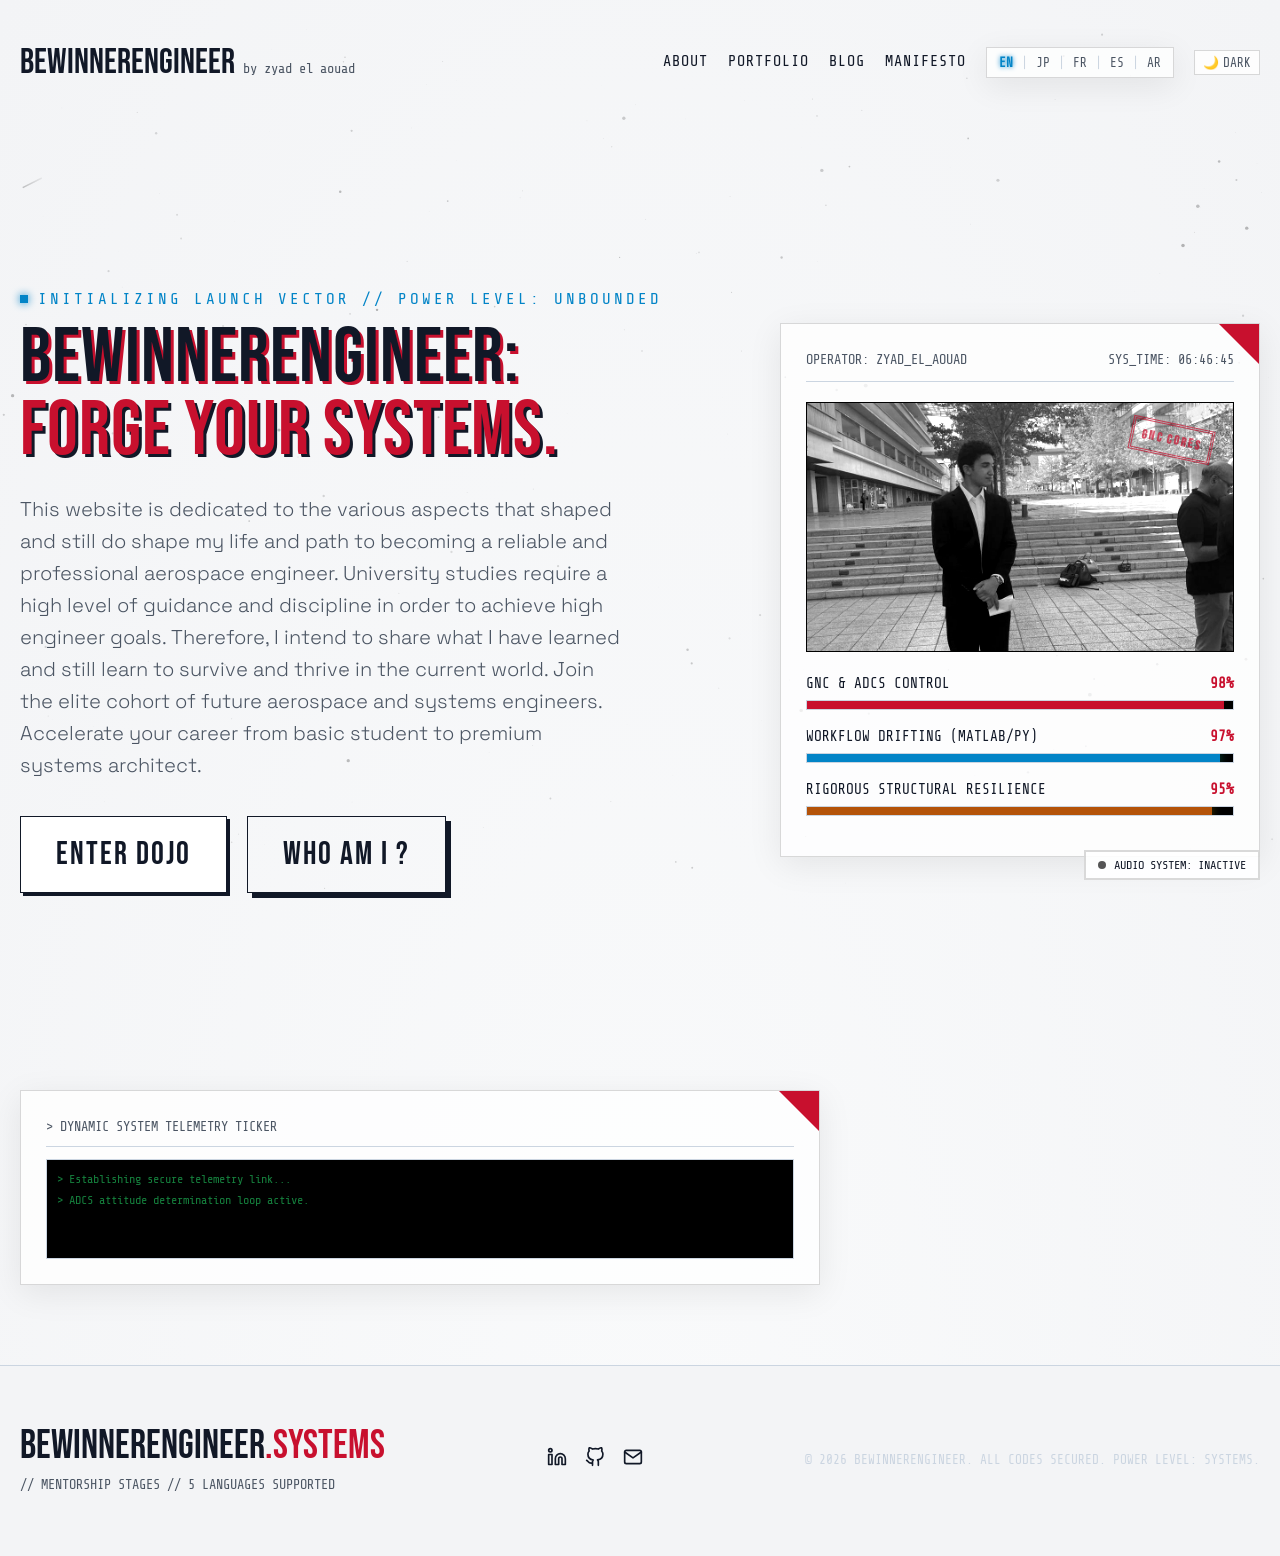
==== index.html @ c50c2fcf "Theme system: set light theme as the initial default theme across all pages" ====
<!DOCTYPE html>
<html lang="en">
<head>
    <meta charset="UTF-8">
    <meta name="viewport" content="width=device-width, initial-scale=1.0">
    <meta name="description" content="BeWinnerEngineer. High-intensity aerospace GNC mentorship, career portfolio armor, and emotional resilience coaching for future engineers.">
    <title>BeWinnerEngineer | Forge Your Engineering Excellence</title>
    
    <!-- Google Fonts for English/Latin & Cairo for Arabic -->
    <link rel="preconnect" href="https://fonts.googleapis.com">
    <link rel="preconnect" href="https://fonts.gstatic.com" crossorigin>
    <link href="https://fonts.googleapis.com/css2?family=Cairo:wght@400;700;900&family=Outfit:wght@400;700;900&display=swap" rel="stylesheet">
    
    <!-- CSS Stylesheet -->
    <link rel="stylesheet" href="index.css?v=2.1">
    
    <!-- Responsive mobile/tablet stylesheet overrides -->
    <style>
        /* Responsive typography scaling */
        .hero-title {
            font-size: clamp(2.2rem, 7vw, 4.8rem) !important;
        }
        .hero-description {
            font-size: clamp(1rem, 3.5vw, 1.25rem) !important;
        }
        
        /* Mobile Navigation stack */
        @media (max-width: 768px) {
            header {
                position: relative !important;
                padding: 15px 0 !important;
            }
            header .manga-container {
                flex-direction: column !important;
                gap: 15px !important;
                text-align: center !important;
            }
            header nav {
                flex-direction: column !important;
                gap: 10px !important;
                width: 100% !important;
                margin-top: 10px !important;
            }
            header .lang-selector-group {
                width: 100% !important;
                justify-content: center !important;
            }
            header .btn-bankai {
                width: 100% !important;
                text-align: center !important;
                margin: 0 !important;
                box-sizing: border-box !important;
            }
            main {
                padding-top: 40px !important;
            }
        }

        /* Responsive Grid layouts */
        @media (max-width: 992px) {
            .teaser-pillars .dojo-grid {
                grid-template-columns: 1fr !important;
                gap: 20px !important;
            }
            .monetization-wrapper {
                grid-template-columns: 1fr !important;
                gap: 30px !important;
            }
            #dojo .dojo-grid {
                grid-template-columns: 1fr !important;
                gap: 25px !important;
            }
        }

        /* Mobile layout styling updates */
        @media (max-width: 600px) {
            /* Responsive newsletter form stack */
            .monetization-wrapper div[style*="grid-template-columns"] {
                display: flex !important;
                flex-direction: column !important;
                gap: 10px !important;
            }
            .monetization-wrapper input, .monetization-wrapper button {
                width: 100% !important;
            }
            .manga-panel {
                grid-template-columns: 1fr !important;
                padding: 20px !important;
            }
            .manga-grid {
                grid-template-columns: 1fr !important;
                gap: 20px !important;
            }
        }
    </style>
</head>
<body class="teaser-body-wrapper light-theme">

    <!-- Twinkling Starfield Canvas Overlay -->
    <canvas id="speed-lines-canvas"></canvas>

    <!-- Header / Nav -->
    <header style="position: absolute; top: 0; left: 0; width: 100%; z-index: 10; padding: 25px 0;">
        <div class="manga-container" style="display: flex; justify-content: space-between; align-items: center;">
            <div style="display: flex; align-items: baseline; gap: 8px;">
                <a href="index.html" class="footer-logo" style="font-size: 2.2rem; text-decoration: none; color: inherit;" data-i18n="teaser-logo">
                    BeWinnerEngineer<span style="color: var(--crimson);">.SYS</span>
                </a>
                <span style="font-size: 0.85rem; font-family: var(--font-mono); color: var(--steel); white-space: nowrap;">by zyad el aouad</span>
            </div>
            
            <nav style="display: flex; gap: 20px; align-items: center; flex-wrap: wrap;">
                <a href="about.html" class="footer-link" style="font-size: 0.95rem; letter-spacing: 1px;" data-i18n="nav-about">ABOUT</a>
                <a href="portfolio.html" class="footer-link" style="font-size: 0.95rem; letter-spacing: 1px;" data-i18n="nav-portfolio">PORTFOLIO</a>
                <a href="blog.html" class="footer-link" style="font-size: 0.95rem; letter-spacing: 1px;" data-i18n="nav-blog">BLOG</a>
                <a href="manifesto.html" class="footer-link" style="font-size: 0.95rem; letter-spacing: 1px;" data-i18n="nav-manifesto">MANIFESTO</a>
                
                <!-- Sleek Monospace Language Picker -->
                <div class="lang-selector-group" style="display: flex; align-items: center; gap: 6px; border: 1px solid var(--steel-dark); padding: 4px 8px; background-color: rgba(10, 10, 12, 0.8);">
                    <button class="lang-btn active" data-lang="en">EN</button>
                    <span style="color: var(--steel-dark); font-size: 0.8rem;">|</span>
                    <button class="lang-btn" data-lang="jp">JP</button>
                    <span style="color: var(--steel-dark); font-size: 0.8rem;">|</span>
                    <button class="lang-btn" data-lang="fr">FR</button>
                    <span style="color: var(--steel-dark); font-size: 0.8rem;">|</span>
                    <button class="lang-btn" data-lang="es">ES</button>
                    <span style="color: var(--steel-dark); font-size: 0.8rem;">|</span>
                    <button class="lang-btn" data-lang="ar">AR</button>
                </div>

                <!-- Theme Toggle Button -->
                <button id="theme-toggle" class="lang-btn" style="border: 1px solid var(--steel-dark); padding: 4px 8px; background-color: rgba(10, 10, 12, 0.8); display: flex; align-items: center; gap: 4px;">
                    <span id="theme-toggle-icon">☀</span> <span id="theme-toggle-text">LIGHT</span>
                </button>
            </nav>
        </div>
    </header>

    <main class="manga-container" style="padding-top: 130px; padding-bottom: 80px;">
        
        <!-- HERO SECTION: THE GATE -->
        <section class="hero-wrapper" id="hero" style="margin-bottom: 60px;">
            <div class="hero-main">
                <div class="hero-subtext" data-i18n="teaser-telemetry">INITIALIZING LAUNCH VECTOR // POWER LEVEL: UNBOUNDED</div>
                <h1 class="hero-title" style="font-size: 4.8rem; line-height: 0.95;">
                    <span data-i18n="teaser-title-1">BEWINNERENGINEER:</span>
                    <span class="crimson-text glitch-hover" data-i18n="teaser-title-2">FORGE YOUR SYSTEMS.</span>
                </h1>
                <p class="hero-description" style="font-size: 1.25rem; margin-top: 25px;" data-i18n="teaser-desc">
                    This website is dedicated to the various aspects that shaped and still do shape my life and path to becoming a reliable and professional aerospace engineer. University studies require a high level of guidance and discipline in order to achieve high engineer goals. Therefore, I intend to share what I have learned and still learn to survive and thrive in the current world. Join the elite cohort of future aerospace and systems engineers. Accelerate your career from basic student to premium systems architect.
                </p>
                <div style="display: flex; gap: 20px; flex-wrap: wrap; margin-top: 30px;">
                    <a href="#booking" class="btn-bankai" id="hero-cta-btn" style="text-decoration:none;" data-i18n="nav-booking">ENTER DOJO</a>
                    <a href="about.html" class="btn-secondary" id="hero-about-btn" style="text-decoration:none;" data-i18n="hero-who-am-i">WHO AM I ?</a>
                </div>
            </div>

            <!-- Telemetry Stats Panel -->
            <div class="hero-dashboard manga-outline">
                <div class="dashboard-header">
                    <span data-i18n="hero-operator">OPERATOR: ZYAD_EL_AOUAD</span>
                    <span id="telemetry-timer">SYS_TIME: 15:47:58</span>
                </div>
                
                <!-- Avatar Container -->
                <div class="avatar-container">
                    <img src="assets/zyad_profile.jpeg" alt="Zyad El Aouad - The Iron Engineer" class="avatar-img">
                    <div class="japanese-stamp" style="font-size: 0.8rem;">GNC CORES</div>
                </div>

                <!-- Stats Meters -->
                <div class="stat-item">
                    <div class="stat-label">
                        <span class="stat-name" data-i18n="stat-gnc">GNC & ADCS CONTROL</span>
                        <span class="stat-val">98%</span>
                    </div>
                    <div class="stat-bar-container">
                        <div class="stat-bar-fill" data-width="98%"></div>
                    </div>
                </div>

                <div class="stat-item">
                    <div class="stat-label">
                        <span class="stat-name" data-i18n="stat-workflow">WORKFLOW DRIFTING (MATLAB/PY)</span>
                        <span class="stat-val">97%</span>
                    </div>
                    <div class="stat-bar-container">
                        <div class="stat-bar-fill cyan-fill" data-width="97%"></div>
                    </div>
                </div>

                <div class="stat-item">
                    <div class="stat-label">
                        <span class="stat-name" data-i18n="stat-structural">RIGOROUS STRUCTURAL RESILIENCE</span>
                        <span class="stat-val">95%</span>
                    </div>
                    <div class="stat-bar-container">
                        <div class="stat-bar-fill gold-fill" data-width="95%"></div>
                    </div>
                </div>
            </div>
        </section>

        <!-- Subpage sections (ABOUT, DOJO, PORTFOLIO, BLOG, MANIFESTO) are moved to their respective HTML pages. -->



        <!-- Dynamic Live Ticker Overlay -->
        <div class="hero-dashboard manga-outline" style="max-width: 800px; margin: 0 auto padding: 20px; background-color: #07080b;">
            <div class="dashboard-header" style="border-bottom: 1px solid var(--steel-dark); padding-bottom: 8px; margin-bottom: 12px;">
                <span data-i18n="teaser-feed-header">> DYNAMIC SYSTEM TELEMETRY TICKER</span>
            </div>
            <div class="telemetry-feed" id="telemetry-log" style="height: 100px; color: var(--terminal-green);">
                <div class="telemetry-line">> Establishing secure telemetry link...</div>
                <div class="telemetry-line">> ADCS attitude determination loop active.</div>
            </div>
        </div>

    </main>

    <!-- FOOTER -->
    <footer style="border-top: 1px solid var(--steel-dark); padding: 40px 0;">
        <div class="manga-container" style="display: flex; justify-content: space-between; align-items: center; flex-wrap: wrap; gap: 20px;">
            <div>
                <a href="index.html" class="footer-logo" style="text-decoration: none; color: inherit;">
                    BeWinnerEngineer<span style="color: var(--crimson);">.SYSTEMS</span>
                </a>
                <p style="color: var(--steel); font-family: var(--font-mono); font-size: 0.85rem; margin-top: 8px;" data-i18n="teaser-footer-sub">
                    // MENTORSHIP STAGES // 5 LANGUAGES SUPPORTED
                </p>
            </div>
            
            <div class="footer-socials" style="display: flex; gap: 18px; align-items: center;">
                <a href="https://www.linkedin.com/in/zyad-el-aouad/" target="_blank" rel="noopener noreferrer" class="social-link" title="LinkedIn" style="color: var(--steel); transition: color 0.2s ease;">
                    <svg xmlns="http://www.w3.org/2000/svg" width="20" height="20" viewBox="0 0 24 24" fill="none" stroke="currentColor" stroke-width="2" stroke-linecap="round" stroke-linejoin="round"><path d="M16 8a6 6 0 0 1 6 6v7h-4v-7a2 2 0 0 0-2-2 2 2 0 0 0-2 2v7h-4v-7a6 6 0 0 1 6-6z"/><rect x="2" y="9" width="4" height="12"/><circle cx="4" cy="4" r="2"/></svg>
                </a>
                <a href="https://github.com/ZyadElAouad" target="_blank" rel="noopener noreferrer" class="social-link" title="GitHub" style="color: var(--steel); transition: color 0.2s ease;">
                    <svg xmlns="http://www.w3.org/2000/svg" width="20" height="20" viewBox="0 0 24 24" fill="none" stroke="currentColor" stroke-width="2" stroke-linecap="round" stroke-linejoin="round"><path d="M9 19c-5 1.5-5-2.5-7-3m14 6v-3.87a3.37 3.37 0 0 0-.94-2.61c3.14-.35 6.44-1.54 6.44-7A5.44 5.44 0 0 0 20 4.77 5.07 5.07 0 0 0 19.91 1S18.73.65 16 2.48a13.38 13.38 0 0 0-7 0C6.27.65 5.09 1 5.09 1A5.07 5.07 0 0 0 5 4.77a5.44 5.44 0 0 0-1.5 3.78c0 5.42 3.3 6.61 6.44 7A3.37 3.37 0 0 0 9 18.13V22"/></svg>
                </a>
                <a href="mailto:elaouadzyad@gmail.com" class="social-link" title="Email" style="color: var(--steel); transition: color 0.2s ease;">
                    <svg xmlns="http://www.w3.org/2000/svg" width="20" height="20" viewBox="0 0 24 24" fill="none" stroke="currentColor" stroke-width="2" stroke-linecap="round" stroke-linejoin="round"><path d="M4 4h16c1.1 0 2 .9 2 2v12c0 1.1-.9 2-2 2H4c-1.1 0-2-.9-2-2V6c0-1.1.9-2 2-2z"/><path d="M22 6l-10 7L2 6"/></svg>
                </a>
            </div>

            <div class="footer-copy" style="font-family: var(--font-mono); font-size: 0.8rem; color: var(--steel-dark); margin: 0;" data-i18n="teaser-footer-copy">
                &copy; 2026 BEWINNERENGINEER. ALL CODES SECURED. POWER LEVEL: SYSTEMS.
            </div>
        </div>
    </footer>



    <!-- GENERAL DIALOG/DRAWER BLUEPRINT MODAL -->
    <div class="modal-overlay" id="blueprint-modal">
        <div class="terminal-box manga-outline" style="border-color: var(--steel); max-width: 800px; width: 100%;">
            <div class="terminal-header" style="background-color: var(--steel-dark); display: flex; justify-content: space-between; align-items: center;">
                <div style="display: flex; align-items: center; gap: 12px;">
                    <div class="terminal-dots">
                        <span class="dot dot-red"></span>
                        <span class="dot" style="background-color:#555;"></span>
                        <span class="dot" style="background-color:#555;"></span>
                    </div>
                    <span id="blueprint-header-title">BLUEPRINT_SPEC_READER.EXE</span>
                </div>
                <div style="display: flex; align-items: center; gap: 15px;">
                    <button class="terminal-btn-submit" id="edit-active-blog-btn" style="font-size: 0.75rem; padding: 4px 10px; width: auto; border-color: var(--accent-gold); color: var(--accent-gold); display: none; margin: 0;">EDIT LOG</button>
                    <button class="terminal-close" id="close-blueprint" style="font-size: 1.5rem; line-height: 1;">&times;</button>
                </div>
            </div>
            
            <div class="terminal-body" style="max-height: 80vh; overflow-y: auto; padding: 0;">
                <!-- Main Content Body -->
                <div id="blueprint-body-content" style="padding: 25px;">
                    <!-- Dynamic Content Injection -->
                </div>

                <!-- Dynamic Telemetry Comments Thread -->
                <div id="blueprint-comments-block" style="padding: 25px; border-top: 2px dashed var(--steel-dark); background-color: #07080b;">
                    <!-- Dynamic Comments Injection -->
                </div>
            </div>
        </div>
    </div>

    <!-- Web Audio API Synth Toggle (Mute/Unmute in corner) -->
    <div style="position: fixed; bottom: 20px; right: 20px; z-index: 50;">
        <button id="audio-toggle" style="background-color: rgba(20, 20, 23, 0.9); border: 2px solid var(--steel); color: var(--steel); font-family: var(--font-mono); font-size: 0.75rem; padding: 6px 12px; cursor: pointer; display: flex; align-items: center; gap: 8px;">
            <span id="audio-status-indicator" style="display:inline-block; width:8px; height:8px; border-radius:50%; background-color:#555;"></span>
            <span>AUDIO SYSTEM: INACTIVE</span>
        </button>
    </div>

    <!-- JS Core scripts -->
    <script src="translations.js?v=2.1"></script>
    <script src="app.js?v=2.1"></script>
</body>
</html>
---- index.css ----
@import url('https://fonts.googleapis.com/css2?family=Bebas+Neue&family=Share+Tech+Mono&family=Space+Grotesk:wght@300;400;600;700&display=swap');

/* --- CUSTOM PROPERTIES --- */
:root {
    --bg-darkest: rgba(2, 2, 4, 0.4);
    --bg-dark: rgba(6, 6, 9, 0.5);
    --bg-card: rgba(12, 12, 16, 0.35);
    --bg-panel: rgba(18, 18, 24, 0.4);
    --crimson: #c8102e;
    --crimson-hover: #e50914;
    --crimson-glow: rgba(200, 16, 46, 0.25);
    --crimson-glow-strong: rgba(200, 16, 46, 0.7);
    --steel: #8c92ac;
    --steel-dark: #2a2c3a;
    --text-light: #f5f5f7;
    --text-muted: #9fa4bc;
    --accent-cyan: #38bdf8;
    --accent-gold: #dfb15b;
    --terminal-green: #4ade80;
    
    --font-heading: 'Bebas Neue', sans-serif;
    --font-body: 'Space Grotesk', sans-serif;
    --font-mono: 'Share Tech Mono', monospace;
    
    --manga-border: 1px solid rgba(255, 255, 255, 0.08);
    --manga-border-thick: 2px solid rgba(255, 255, 255, 0.15);
    --manga-border-crimson: 1px solid rgba(200, 16, 46, 0.3);
}

/* --- RESET & FOUNDATION --- */
* {
    box-sizing: border-box;
    margin: 0;
    padding: 0;
    scroll-behavior: smooth;
}

body {
    background: radial-gradient(ellipse at bottom, #060608 0%, #000000 100%) !important;
    background-attachment: fixed !important;
    color: var(--text-light);
    font-family: var(--font-body);
    overflow-x: hidden;
    line-height: 1.6;
    animation: bodyFadeIn 0.5s ease-out forwards;
}

@keyframes bodyFadeIn {
    from {
        opacity: 0;
    }
    to {
        opacity: 1;
    }
}

/* Custom Scrollbar */
::-webkit-scrollbar {
    width: 10px;
}
::-webkit-scrollbar-track {
    background: var(--bg-darkest);
}
::-webkit-scrollbar-thumb {
    background: var(--steel-dark);
    border: 2px solid var(--bg-darkest);
}
::-webkit-scrollbar-thumb:hover {
    background: var(--crimson);
}

/* --- TYPOGRAPHY --- */
h1, h2, h3, h4, h5, h6 {
    font-family: var(--font-heading);
    letter-spacing: 1px;
    font-weight: 400;
}

p {
    font-weight: 300;
}

/* --- SPEED LINES CANVAS & LAYOUT UTILITIES --- */
#speed-lines-canvas {
    position: fixed;
    top: 0;
    left: 0;
    width: 100vw;
    height: 100vh;
    z-index: 1;
    pointer-events: none;
    opacity: 0.95;
}

.blueprint-grid {
    position: absolute;
    top: 0;
    left: 0;
    width: 100%;
    height: 100%;
    background-image: 
        linear-gradient(rgba(140, 146, 172, 0.04) 1px, transparent 1px),
        linear-gradient(90deg, rgba(140, 146, 172, 0.04) 1px, transparent 1px);
    background-size: 40px 40px;
    pointer-events: none;
    z-index: 0;
}

/* Heavy Manga Page Container */
.manga-container {
    max-width: 1300px;
    margin: 0 auto;
    padding: 20px;
    position: relative;
    z-index: 2;
}

/* --- SHONEN DECORATIVE ELEMENTS --- */
.manga-outline {
    border: var(--manga-border-thick);
    box-shadow: 10px 10px 0px #000;
    transition: all 0.3s cubic-bezier(0.175, 0.885, 0.32, 1.275);
}

.manga-panel {
    background-color: var(--bg-card);
    border: var(--manga-border);
    position: relative;
    padding: 30px;
    overflow: hidden;
    margin-bottom: 30px;
}

/* Diagonal cut panel using clip-path */
.diagonal-cut {
    clip-path: polygon(0 0, 100% 0, 96% 100%, 0% 100%);
}

.badge-crimson {
    background-color: var(--crimson);
    color: var(--text-light);
    font-family: var(--font-heading);
    font-size: 1.2rem;
    padding: 4px 12px;
    display: inline-block;
    border: 2px solid var(--text-light);
    transform: rotate(-1.5deg);
    text-transform: uppercase;
}

.japanese-stamp {
    position: absolute;
    right: 20px;
    top: 20px;
    border: 3px double var(--crimson);
    color: var(--crimson);
    font-family: var(--font-heading);
    padding: 4px 8px;
    font-size: 1.4rem;
    font-weight: bold;
    text-transform: uppercase;
    transform: rotate(12deg);
    opacity: 0.7;
    pointer-events: none;
    letter-spacing: 2px;
}

/* --- HERO SECTION: THE GATE --- */
.hero-wrapper {
    min-height: 100vh;
    display: grid;
    grid-template-columns: 1.2fr 0.8fr;
    gap: 40px;
    align-items: center;
    padding-top: 100px;
    padding-bottom: 80px;
}

@media (max-width: 1024px) {
    .hero-wrapper {
        grid-template-columns: 1fr;
        padding-top: 60px;
    }
}

.hero-main {
    position: relative;
}

.hero-subtext {
    font-family: var(--font-mono);
    color: var(--accent-cyan);
    font-size: 1rem;
    margin-bottom: 10px;
    text-transform: uppercase;
    letter-spacing: 3px;
    display: flex;
    align-items: center;
    gap: 10px;
}

.hero-subtext::before {
    content: '';
    display: inline-block;
    width: 8px;
    height: 8px;
    background-color: var(--accent-cyan);
    box-shadow: 0 0 8px var(--accent-cyan);
}

.hero-title {
    font-size: 5.5rem;
    line-height: 0.9;
    margin-bottom: 20px;
    text-transform: uppercase;
    color: var(--text-light);
    text-shadow: 3px 3px 0px var(--crimson);
    position: relative;
}

.hero-title span {
    display: block;
    color: var(--text-light);
}

.hero-title span.crimson-text {
    color: var(--crimson);
    text-shadow: 3px 3px 0px var(--text-light);
}

.hero-description {
    font-size: 1.25rem;
    color: var(--text-muted);
    margin-bottom: 35px;
    max-width: 600px;
}

/* Call to Action Button */
.btn-bankai {
    display: inline-block;
    background-color: var(--crimson);
    color: var(--text-light);
    font-family: var(--font-heading);
    font-size: 2rem;
    padding: 12px 35px;
    border: var(--manga-border);
    cursor: pointer;
    text-decoration: none;
    position: relative;
    overflow: hidden;
    transition: all 0.2s ease-in-out;
    box-shadow: 5px 5px 0px var(--text-light);
    letter-spacing: 2px;
}

.btn-bankai:hover {
    transform: translate(-2px, -2px);
    box-shadow: 7px 7px 0px var(--text-light);
    background-color: var(--crimson-hover);
}

.btn-bankai:active {
    transform: translate(3px, 3px);
    box-shadow: 2px 2px 0px var(--text-light);
}

.btn-bankai::after {
    content: '';
    position: absolute;
    top: -50%;
    left: -60%;
    width: 20%;
    height: 200%;
    background: rgba(255, 255, 255, 0.2);
    transform: rotate(30deg);
    transition: all 0.5s ease;
}

.btn-bankai:hover::after {
    left: 140%;
}

.btn-secondary {
    display: inline-block;
    background-color: transparent;
    color: var(--text-light);
    font-family: var(--font-heading);
    font-size: 2rem;
    padding: 12px 35px;
    border: 1px solid var(--text-light);
    cursor: pointer;
    text-decoration: none;
    position: relative;
    overflow: hidden;
    transition: all 0.2s ease-in-out;
    box-shadow: 5px 5px 0px var(--text-light);
    letter-spacing: 2px;
}

.btn-secondary:hover {
    transform: translate(-2px, -2px);
    box-shadow: 7px 7px 0px var(--accent-cyan);
    border-color: var(--accent-cyan);
    color: var(--accent-cyan);
    background-color: rgba(56, 189, 248, 0.05);
}

.btn-secondary:active {
    transform: translate(3px, 3px);
    box-shadow: 2px 2px 0px var(--accent-cyan);
}

.btn-secondary::after {
    content: '';
    position: absolute;
    top: -50%;
    left: -60%;
    width: 20%;
    height: 200%;
    background: rgba(56, 189, 248, 0.15);
    transform: rotate(30deg);
    transition: all 0.5s ease;
}

.btn-secondary:hover::after {
    left: 140%;
}

/* Hero Stats Dashboard Card */
.hero-dashboard {
    background-color: var(--bg-panel);
    border: var(--manga-border);
    padding: 25px;
    position: relative;
    box-shadow: 8px 8px 0px #000;
}

.hero-dashboard::after {
    content: '';
    position: absolute;
    top: 0;
    right: 0;
    width: 0;
    height: 0;
    border-style: solid;
    border-width: 0 40px 40px 0;
    border-color: transparent var(--crimson) transparent transparent;
}

.dashboard-header {
    font-family: var(--font-mono);
    color: var(--steel);
    font-size: 0.85rem;
    border-bottom: 1px solid var(--steel-dark);
    padding-bottom: 10px;
    margin-bottom: 20px;
    display: flex;
    justify-content: space-between;
}

.avatar-container {
    width: 100%;
    height: 250px;
    border: var(--manga-border);
    margin-bottom: 20px;
    position: relative;
    overflow: hidden;
    background-color: #000;
}

.avatar-img {
    width: 100%;
    height: 100%;
    object-fit: cover;
    object-position: center;
    filter: grayscale(100%) contrast(140%);
    transition: filter 0.5s ease;
}

.avatar-container:hover .avatar-img {
    filter: grayscale(0%) contrast(110%);
}

.stat-item {
    margin-bottom: 15px;
}

.stat-label {
    display: flex;
    justify-content: space-between;
    font-family: var(--font-mono);
    font-size: 0.9rem;
    margin-bottom: 5px;
}

.stat-name {
    color: var(--text-light);
    text-transform: uppercase;
}

.stat-val {
    color: var(--crimson);
    font-weight: bold;
}

.stat-bar-container {
    width: 100%;
    height: 10px;
    background-color: #000;
    border: 1px solid var(--steel-dark);
    overflow: hidden;
    position: relative;
}

.stat-bar-fill {
    height: 100%;
    background-color: var(--crimson);
    width: 0%; /* Animated on load via JS */
    transition: width 1.5s cubic-bezier(0.1, 1, 0.1, 1);
    box-shadow: 0 0 10px var(--crimson-glow);
}

.stat-bar-fill.cyan-fill {
    background-color: var(--accent-cyan);
    box-shadow: 0 0 10px rgba(0, 255, 204, 0.4);
}

.stat-bar-fill.gold-fill {
    background-color: var(--accent-gold);
    box-shadow: 0 0 10px rgba(255, 215, 0, 0.4);
}

.telemetry-feed {
    font-family: var(--font-mono);
    background-color: #000;
    border: 1px solid var(--steel-dark);
    padding: 10px;
    height: 90px;
    overflow-y: hidden;
    font-size: 0.75rem;
    color: var(--terminal-green);
}

.telemetry-line {
    white-space: nowrap;
    overflow: hidden;
    text-overflow: ellipsis;
    margin-bottom: 2px;
}

/* --- SECTION GENERAL --- */
.section-title-wrapper {
    margin-bottom: 60px;
    position: relative;
    border-bottom: var(--manga-border-thick);
    padding-bottom: 15px;
    display: flex;
    justify-content: space-between;
    align-items: flex-end;
}

.section-num {
    font-family: var(--font-mono);
    font-size: 1.5rem;
    color: var(--steel);
}

.section-title {
    font-size: 4rem;
    text-transform: uppercase;
    line-height: 1;
    color: var(--text-light);
    text-shadow: 2px 2px 0px var(--steel-dark);
}

.section-title span {
    color: var(--crimson);
}

/* --- THE DOJO (SERVICES) --- */
.dojo-grid {
    display: grid;
    grid-template-columns: repeat(2, 1fr);
    gap: 30px;
}

@media (max-width: 768px) {
    .dojo-grid {
        grid-template-columns: 1fr;
    }
}

.dojo-panel {
    background-color: var(--bg-card);
    border: var(--manga-border);
    padding: 35px;
    position: relative;
    display: flex;
    flex-direction: column;
    justify-content: space-between;
    transition: all 0.3s ease;
    min-height: 380px;
}

.dojo-panel::before {
    content: '';
    position: absolute;
    top: 0;
    left: 0;
    width: 4px;
    height: 100%;
    background-color: var(--steel);
    transition: all 0.3s ease;
}

.dojo-panel:hover {
    border-color: var(--crimson);
    transform: translate(-5px, -5px);
    box-shadow: 8px 8px 0px var(--crimson);
}

.dojo-panel:hover::before {
    background-color: var(--crimson);
    box-shadow: 0 0 10px var(--crimson-glow-strong);
}

.dojo-panel-header {
    display: flex;
    justify-content: space-between;
    align-items: flex-start;
    margin-bottom: 20px;
}

.dojo-tag {
    font-family: var(--font-mono);
    font-size: 0.8rem;
    color: var(--accent-cyan);
    text-transform: uppercase;
    letter-spacing: 2px;
}

.dojo-rank {
    font-family: var(--font-heading);
    font-size: 2rem;
    color: var(--steel-dark);
    line-height: 1;
}

.dojo-panel:hover .dojo-rank {
    color: var(--crimson);
}

.dojo-title {
    font-size: 2.5rem;
    line-height: 1.1;
    margin-bottom: 15px;
    text-transform: uppercase;
}

.dojo-desc {
    color: var(--text-muted);
    font-size: 1rem;
    margin-bottom: 25px;
    flex-grow: 1;
}

.dojo-skills-list {
    display: flex;
    flex-wrap: wrap;
    gap: 8px;
    list-style: none;
    margin-bottom: 25px;
}

.dojo-skill-badge {
    font-family: var(--font-mono);
    font-size: 0.75rem;
    background-color: var(--bg-panel);
    border: 1px solid var(--steel-dark);
    padding: 4px 10px;
    color: var(--text-light);
    text-transform: uppercase;
}

.dojo-panel:hover .dojo-skill-badge {
    border-color: rgba(229, 9, 20, 0.4);
    color: var(--crimson-hover);
}

.dojo-footer {
    display: flex;
    justify-content: space-between;
    align-items: center;
    border-top: 1px solid var(--steel-dark);
    padding-top: 20px;
    font-family: var(--font-mono);
}

.dojo-price {
    font-size: 1.1rem;
    color: var(--text-light);
}

.dojo-price span {
    color: var(--accent-gold);
    font-weight: bold;
}

.dojo-action {
    color: var(--crimson);
    text-decoration: none;
    font-weight: bold;
    text-transform: uppercase;
    font-size: 0.9rem;
    display: flex;
    align-items: center;
    gap: 5px;
    transition: transform 0.2s ease;
}

.dojo-action:hover {
    transform: translateX(5px);
    color: var(--crimson-hover);
}

/* --- THE PORTFOLIO --- */
.portfolio-intro {
    max-width: 800px;
    color: var(--text-muted);
    margin-bottom: 40px;
    font-size: 1.15rem;
}

.manga-grid {
    display: grid;
    grid-template-columns: 1.2fr 0.8fr;
    gap: 30px;
    margin-bottom: 30px;
}

@media (max-width: 1024px) {
    .manga-grid {
        grid-template-columns: 1fr;
    }
}

.portfolio-card {
    background-color: var(--bg-card);
    border: var(--manga-border);
    position: relative;
    overflow: hidden;
    display: flex;
    flex-direction: column;
    min-height: 480px;
    box-shadow: 8px 8px 0px #000;
    transition: all 0.3s ease;
}

.portfolio-card:hover {
    border-color: var(--crimson);
    transform: translate(-5px, -5px);
    box-shadow: 12px 12px 0px rgba(0, 0, 0, 0.9);
}

.portfolio-img-box {
    width: 100%;
    height: 260px;
    position: relative;
    overflow: hidden;
    border-bottom: var(--manga-border);
}

.portfolio-img {
    width: 100%;
    height: 100%;
    object-fit: cover;
    filter: grayscale(100%) contrast(150%) brightness(90%);
    transition: all 0.5s ease;
}

.portfolio-card:hover .portfolio-img {
    filter: grayscale(20%) contrast(120%) brightness(100%);
    transform: scale(1.05);
}

.portfolio-overlay {
    position: absolute;
    top: 15px;
    left: 15px;
    z-index: 2;
}

.portfolio-card-content {
    padding: 25px;
    display: flex;
    flex-direction: column;
    justify-content: space-between;
    flex-grow: 1;
}

.portfolio-title {
    font-size: 2.2rem;
    text-transform: uppercase;
    margin-bottom: 10px;
    line-height: 1.1;
    color: var(--text-light);
}

.portfolio-desc {
    color: var(--text-muted);
    font-size: 0.95rem;
    margin-bottom: 20px;
    line-height: 1.5;
}

.portfolio-tags {
    display: flex;
    flex-wrap: wrap;
    gap: 8px;
    margin-bottom: 20px;
}

.portfolio-tag {
    font-family: var(--font-mono);
    font-size: 0.7rem;
    background-color: var(--bg-panel);
    border: 1px solid var(--steel-dark);
    padding: 3px 8px;
    text-transform: uppercase;
}

.portfolio-btn-trigger {
    background: none;
    border: var(--manga-border);
    color: var(--text-light);
    font-family: var(--font-heading);
    font-size: 1.4rem;
    padding: 8px 18px;
    cursor: pointer;
    text-transform: uppercase;
    align-self: flex-start;
    position: relative;
    overflow: hidden;
    transition: all 0.2s ease;
    background-color: var(--bg-panel);
}

.portfolio-btn-trigger:hover {
    background-color: var(--crimson);
    color: var(--text-light);
    border-color: var(--text-light);
}

/* Secondary Blueprint Info Card */
.blueprint-card {
    background-color: #0b0c10;
    border: 2px dashed var(--steel);
    padding: 30px;
    position: relative;
    display: flex;
    flex-direction: column;
    justify-content: center;
    min-height: 480px;
    color: var(--text-muted);
}

.blueprint-header {
    font-family: var(--font-mono);
    font-size: 1rem;
    color: var(--accent-cyan);
    margin-bottom: 20px;
    border-bottom: 1px solid var(--steel-dark);
    padding-bottom: 10px;
    text-transform: uppercase;
}

.blueprint-meta {
    font-family: var(--font-mono);
    font-size: 0.8rem;
    line-height: 2;
    margin-bottom: 25px;
}

.blueprint-title-big {
    font-family: var(--font-heading);
    font-size: 3rem;
    color: var(--text-light);
    line-height: 1;
    margin-bottom: 15px;
    text-transform: uppercase;
}

.blueprint-spec-grid {
    display: grid;
    grid-template-columns: repeat(2, 1fr);
    gap: 15px;
    margin-top: auto;
}

.blueprint-spec {
    border-left: 2px solid var(--accent-cyan);
    padding-left: 10px;
}

.blueprint-spec-label {
    font-family: var(--font-mono);
    font-size: 0.75rem;
    color: var(--steel);
    text-transform: uppercase;
}

.blueprint-spec-val {
    font-size: 0.95rem;
    font-weight: bold;
    color: var(--text-light);
}

/* --- MANIFESTO --- */
.manifesto-section {
    position: relative;
    padding: 80px 0;
    margin: 80px 0;
}

.manifesto-panel {
    background-color: var(--bg-panel);
    border: var(--manga-border-thick);
    padding: 60px 40px;
    position: relative;
    box-shadow: 15px 15px 0px #000;
}

.manifesto-title-large {
    font-size: 6.5rem;
    line-height: 0.9;
    text-transform: uppercase;
    color: var(--text-light);
    margin-bottom: 40px;
    text-shadow: 4px 4px 0px var(--crimson);
}

.manifesto-grid {
    display: grid;
    grid-template-columns: 1fr 1fr;
    gap: 50px;
}

@media (max-width: 768px) {
    .manifesto-grid {
        grid-template-columns: 1fr;
        gap: 30px;
    }
    .manifesto-title-large {
        font-size: 4rem;
    }
}

.manifesto-body {
    font-size: 1.15rem;
    color: var(--text-muted);
}

.manifesto-body p {
    margin-bottom: 25px;
}

.manifesto-quote {
    font-family: var(--font-heading);
    font-size: 3rem;
    color: var(--text-light);
    line-height: 1.1;
    border-left: 5px solid var(--crimson);
    padding-left: 25px;
    display: flex;
    flex-direction: column;
    justify-content: center;
}

.manifesto-quote span {
    font-family: var(--font-mono);
    font-size: 1rem;
    color: var(--steel);
    margin-top: 15px;
    text-transform: uppercase;
}

/* --- THE DOJO MODAL (TERMINAL INTERFACE) --- */
.modal-overlay {
    position: fixed;
    top: 0;
    left: 0;
    width: 100vw;
    height: 100vh;
    background-color: rgba(0, 0, 0, 0.92);
    z-index: 100;
    display: flex;
    justify-content: center;
    align-items: center;
    padding: 20px;
    opacity: 0;
    pointer-events: none;
    transition: opacity 0.3s ease;
}

.modal-overlay.active {
    opacity: 1;
    pointer-events: all;
}

.terminal-box {
    background-color: #050507;
    border: 3px solid var(--steel);
    width: 100%;
    max-width: 700px;
    box-shadow: 0 0 30px rgba(0, 255, 204, 0.15);
    display: flex;
    flex-direction: column;
    position: relative;
    max-height: 90vh;
    transform: scale(0.9);
    transition: transform 0.3s cubic-bezier(0.175, 0.885, 0.32, 1.275);
}

.modal-overlay.active .terminal-box {
    transform: scale(1);
    border-color: var(--accent-cyan);
}

.terminal-header {
    background-color: var(--steel-dark);
    color: var(--text-light);
    font-family: var(--font-mono);
    padding: 10px 15px;
    font-size: 0.85rem;
    display: flex;
    justify-content: space-between;
    align-items: center;
    border-bottom: 2px solid var(--steel);
}

.terminal-dots {
    display: flex;
    gap: 8px;
}

.dot {
    width: 12px;
    height: 12px;
    border-radius: 50%;
}

.dot-red { background-color: var(--crimson); }
.dot-yellow { background-color: var(--accent-gold); }
.dot-green { background-color: var(--terminal-green); }

.terminal-close {
    background: none;
    border: none;
    color: var(--text-light);
    font-size: 1.2rem;
    cursor: pointer;
    font-family: var(--font-mono);
}

.terminal-close:hover {
    color: var(--crimson);
}

.terminal-body {
    padding: 25px;
    overflow-y: auto;
    font-family: var(--font-mono);
    color: var(--text-light);
}

.terminal-banner {
    color: var(--accent-cyan);
    font-size: 0.8rem;
    white-space: pre-wrap;
    line-height: 1.2;
    margin-bottom: 20px;
}

.terminal-form-group {
    margin-bottom: 20px;
}

.terminal-label {
    display: block;
    color: var(--accent-cyan);
    font-size: 0.9rem;
    margin-bottom: 8px;
    text-transform: uppercase;
}

.terminal-input {
    width: 100%;
    background-color: #0d0d11;
    border: 1px solid var(--steel-dark);
    padding: 10px 15px;
    color: var(--text-light);
    font-family: var(--font-mono);
    font-size: 0.95rem;
}

.terminal-input:focus {
    outline: none;
    border-color: var(--accent-cyan);
    box-shadow: 0 0 8px rgba(0, 255, 204, 0.2);
}

.terminal-select {
    width: 100%;
    background-color: #0d0d11;
    border: 1px solid var(--steel-dark);
    padding: 10px 15px;
    color: var(--text-light);
    font-family: var(--font-mono);
    font-size: 0.95rem;
    appearance: none;
    cursor: pointer;
}

.terminal-select:focus {
    outline: none;
    border-color: var(--accent-cyan);
}

.terminal-btn-submit {
    background-color: transparent;
    border: 2px solid var(--accent-cyan);
    color: var(--accent-cyan);
    font-family: var(--font-mono);
    padding: 12px 25px;
    font-size: 1.1rem;
    cursor: pointer;
    text-transform: uppercase;
    width: 100%;
    transition: all 0.2s ease;
}

.terminal-btn-submit:hover {
    background-color: var(--accent-cyan);
    color: #000;
    box-shadow: 0 0 15px var(--accent-cyan);
}

.terminal-response-box {
    margin-top: 20px;
    background-color: #0d0d11;
    border: 1px solid var(--steel-dark);
    padding: 15px;
    font-size: 0.85rem;
    color: var(--terminal-green);
    display: none;
    white-space: pre-wrap;
    border-left: 4px solid var(--terminal-green);
}

/* --- TELEMETRY TERMINAL (PORTFOLIO DRAWER) --- */
.drawer-content-box {
    font-family: var(--font-mono);
    font-size: 0.9rem;
    line-height: 1.6;
}

.drawer-header {
    border-bottom: 1px solid var(--steel-dark);
    padding-bottom: 15px;
    margin-bottom: 20px;
    color: var(--accent-cyan);
}

.drawer-body p {
    margin-bottom: 15px;
}

.drawer-specs {
    margin-top: 25px;
    background-color: #0d0d11;
    border: 1px solid var(--steel-dark);
    padding: 15px;
}

/* --- FOOTER --- */
footer {
    background-color: var(--bg-dark);
    border-top: var(--manga-border-thick);
    padding: 60px 0;
    position: relative;
    z-index: 2;
}

.footer-content {
    display: flex;
    justify-content: space-between;
    align-items: center;
}

@media (max-width: 768px) {
    .footer-content {
        flex-direction: column;
        gap: 20px;
        text-align: center;
    }
}

.footer-logo {
    font-family: var(--font-heading);
    font-size: 2.5rem;
    line-height: 1;
    color: var(--text-light);
}

.footer-logo span {
    color: var(--crimson);
}

.footer-links {
    display: flex;
    gap: 20px;
    list-style: none;
}

.footer-link {
    color: var(--steel);
    text-decoration: none;
    font-family: var(--font-mono);
    font-size: 0.9rem;
    transition: color 0.2s ease;
}

.footer-link:hover {
    color: var(--crimson);
}

.footer-link.active-nav-link {
    color: var(--text-light) !important;
    border-bottom: 2px solid var(--crimson);
    padding-bottom: 4px;
}

.social-link:hover {
    color: var(--crimson) !important;
}

.footer-copy {
    font-family: var(--font-mono);
    font-size: 0.8rem;
    color: var(--steel-dark);
    margin-top: 30px;
    text-align: center;
}

/* --- ANIMATIONS AND KEYFRAMES --- */
@keyframes glitch {
    0% {
        text-shadow: 2px 2px 0px var(--crimson), -2px -2px 0px var(--accent-cyan);
    }
    50% {
        text-shadow: -2px 2px 0px var(--crimson), 2px -2px 0px var(--accent-cyan);
    }
    100% {
        text-shadow: 2px -2px 0px var(--crimson), -2px 2px 0px var(--accent-cyan);
    }
}

.glitch-hover:hover {
    animation: glitch 0.15s infinite;
}

/* --- ABOUT ME & OPERATIONS GALLERY --- */
.about-grid {
    display: grid;
    grid-template-columns: 1fr 1.2fr;
    gap: 40px;
    margin-bottom: 50px;
}

@media (max-width: 1024px) {
    .about-grid {
        grid-template-columns: 1fr;
    }
}

.about-bio-panel {
    background-color: var(--bg-card);
    border: var(--manga-border);
    padding: 40px;
    position: relative;
    display: flex;
    flex-direction: column;
    justify-content: space-between;
}

.about-bio-text {
    font-size: 1.05rem;
    color: var(--text-muted);
    line-height: 1.7;
}

.about-bio-text p {
    margin-bottom: 18px;
}

.about-gallery {
    display: grid;
    grid-template-columns: repeat(3, 1fr);
    grid-auto-rows: 200px;
    gap: 15px;
}

@media (max-width: 600px) {
    .about-gallery {
        grid-template-columns: repeat(2, 1fr);
        grid-auto-rows: 140px;
    }
}

.gallery-item {
    border: var(--manga-border);
    position: relative;
    overflow: hidden;
    cursor: pointer;
    box-shadow: 4px 4px 0px #000;
    transition: all 0.3s cubic-bezier(0.175, 0.885, 0.32, 1.275);
}

.gallery-item:hover {
    transform: scale(1.03) translate(-3px, -3px);
    box-shadow: 8px 8px 0px var(--crimson);
    border-color: var(--crimson);
    z-index: 5;
}

.gallery-item img {
    width: 100%;
    height: 100%;
    object-fit: cover;
    filter: grayscale(100%) contrast(140%) brightness(85%);
    transition: all 0.4s ease;
}

.gallery-item:hover img {
    filter: grayscale(0%) contrast(110%) brightness(100%);
}

.gallery-item-large {
    grid-column: span 2;
    grid-row: span 2;
}

.gallery-caption {
    position: absolute;
    bottom: 0;
    left: 0;
    width: 100%;
    background-color: rgba(6, 6, 9, 0.85);
    color: var(--text-light);
    font-family: var(--font-mono);
    font-size: 0.7rem;
    padding: 6px 10px;
    box-sizing: border-box;
    opacity: 0;
    transform: translateY(100%);
    transition: opacity 0.3s ease, transform 0.3s cubic-bezier(0.16, 1, 0.3, 1);
    pointer-events: none;
    z-index: 2;
    border-top: 1px solid rgba(255, 255, 255, 0.1);
    letter-spacing: 0.5px;
}

.gallery-item:hover .gallery-caption {
    opacity: 1;
    transform: translateY(0);
}

/* --- BLOG SYSTEM (MISSION LOGS) --- */
.blog-intro {
    max-width: 800px;
    color: var(--text-muted);
    margin-bottom: 40px;
    font-size: 1.15rem;
}

.blog-grid {
    display: grid;
    grid-template-columns: repeat(3, 1fr);
    gap: 30px;
}

@media (max-width: 1024px) {
    .blog-grid {
        grid-template-columns: repeat(2, 1fr);
    }
}

@media (max-width: 768px) {
    .blog-grid {
        grid-template-columns: 1fr;
    }
}

.blog-card {
    background-color: var(--bg-card);
    border: var(--manga-border);
    display: flex;
    flex-direction: column;
    overflow: hidden;
    position: relative;
    box-shadow: 6px 6px 0px #000;
    transition: all 0.3s ease;
    min-height: 445px;
}

.blog-card:hover {
    border-color: var(--crimson);
    transform: translate(-4px, -4px);
    box-shadow: 10px 10px 0px rgba(229, 9, 20, 0.15);
}

.blog-card-img-box {
    width: 100%;
    height: 200px;
    position: relative;
    overflow: hidden;
    border-bottom: var(--manga-border);
    background-color: #000;
}

.blog-card-img {
    width: 100%;
    height: 100%;
    object-fit: cover;
    filter: grayscale(100%) contrast(150%) brightness(85%);
    transition: all 0.4s ease;
}

.blog-card:hover .blog-card-img {
    filter: grayscale(10%) contrast(120%) brightness(100%);
    transform: scale(1.04);
}

.blog-card-content {
    padding: 20px;
    display: flex;
    flex-direction: column;
    justify-content: space-between;
    flex-grow: 1;
}

.blog-card-meta {
    font-family: var(--font-mono);
    font-size: 0.75rem;
    color: var(--accent-cyan);
    margin-bottom: 10px;
    text-transform: uppercase;
    display: flex;
    justify-content: space-between;
}

.blog-card-title {
    font-size: 1.8rem;
    text-transform: uppercase;
    line-height: 1.1;
    margin-bottom: 10px;
    color: var(--text-light);
}

.blog-card-excerpt {
    font-size: 0.9rem;
    color: var(--text-muted);
    margin-bottom: 20px;
    line-height: 1.5;
    flex-grow: 1;
}

.blog-card-action {
    font-family: var(--font-mono);
    font-size: 0.85rem;
    color: var(--crimson);
    text-decoration: none;
    font-weight: bold;
    text-transform: uppercase;
    display: flex;
    align-items: center;
    gap: 5px;
    transition: transform 0.2s ease;
    border: none;
    background: none;
    cursor: pointer;
    align-self: flex-start;
}

.blog-card-action:hover {
    transform: translateX(4px);
    color: var(--crimson-hover);
}

/* --- THE FORGE / EDITOR AREA (#admin) --- */
.admin-badge {
    background-color: var(--accent-cyan);
    color: #000;
    font-family: var(--font-mono);
    font-size: 0.75rem;
    font-weight: bold;
    padding: 2px 8px;
    border-radius: 2px;
}

.json-monitor-title {
    color: var(--terminal-green);
    font-family: var(--font-mono);
    font-size: 0.9rem;
    margin-bottom: 10px;
    display: flex;
    align-items: center;
    gap: 8px;
}

.json-monitor-title::before {
    content: '';
    display: inline-block;
    width: 6px;
    height: 6px;
    background-color: var(--terminal-green);
    border-radius: 50%;
    animation: pulse 1s infinite alternate;
}

@keyframes pulse {
    0% { opacity: 0.3; }
    100% { opacity: 1; }
}

/* --- INLINE BLOG TABS & SPLIT EDITORS --- */
.blog-tabs-nav {
    display: flex;
    gap: 15px;
    margin-bottom: 30px;
    border-bottom: 2px solid var(--steel-dark);
    padding-bottom: 15px;
}

.blog-tab-btn {
    background-color: var(--bg-panel);
    color: var(--text-muted);
    border: var(--manga-border);
    font-family: var(--font-heading);
    font-size: 1.5rem;
    padding: 6px 20px;
    cursor: pointer;
    box-shadow: 4px 4px 0px #000;
    transition: all 0.2s ease;
}

.blog-tab-btn:hover {
    color: var(--text-light);
    border-color: var(--crimson);
}

.blog-tab-btn.active-tab {
    background-color: var(--crimson);
    color: var(--text-light);
    border-color: var(--text-light);
    box-shadow: 4px 4px 0px var(--accent-cyan);
}

.blog-panel-content {
    display: none;
}

.blog-panel-content.active-panel {
    display: block;
    animation: fadeIn 0.4s ease;
}

@keyframes fadeIn {
    from { opacity: 0; transform: translateY(10px); }
    to { opacity: 1; transform: translateY(0); }
}

/* Split Editor Grid */
.blog-editor-grid {
    display: grid;
    grid-template-columns: 1.1fr 0.9fr;
    gap: 40px;
}

@media (max-width: 1024px) {
    .blog-editor-grid {
        grid-template-columns: 1fr;
    }
}

.editor-left {
    background-color: var(--bg-panel);
    border: var(--manga-border);
    padding: 30px;
    box-shadow: 6px 6px 0px #000;
}

.editor-right {
    display: flex;
    flex-direction: column;
    gap: 30px;
}

.editor-toolbar {
    display: flex;
    gap: 8px;
    margin-bottom: 8px;
    background-color: #0b0c10;
    border: 1px solid var(--steel-dark);
    padding: 6px;
    align-items: center;
    flex-wrap: wrap;
}

.toolbar-btn {
    background-color: var(--bg-panel);
    border: 1px solid var(--steel);
    color: var(--steel);
    font-family: var(--font-mono);
    font-size: 0.75rem;
    padding: 4px 8px;
    cursor: pointer;
    transition: all 0.2s ease;
}

.toolbar-btn:hover {
    border-color: var(--accent-cyan);
    color: var(--accent-cyan);
}

.blog-body-img {
    width: 100%;
    max-height: 380px;
    object-fit: cover;
    border: var(--manga-border-thick);
    box-shadow: 5px 5px 0px #000;
    margin: 20px 0;
    display: block;
}

/* --- COMMS CHANNEL COMMENTS SECTION --- */
.comms-section {
    margin-top: 40px;
    border-top: 3px double var(--steel-dark);
    padding-top: 30px;
}

.comms-title {
    font-family: var(--font-mono);
    color: var(--accent-cyan);
    font-size: 1.1rem;
    margin-bottom: 20px;
    text-transform: uppercase;
    display: flex;
    align-items: center;
    gap: 8px;
}

.comms-title::before {
    content: '';
    display: inline-block;
    width: 8px;
    height: 8px;
    background-color: var(--accent-cyan);
    box-shadow: 0 0 8px var(--accent-cyan);
}

.comms-list {
    display: flex;
    flex-direction: column;
    gap: 15px;
    margin-bottom: 30px;
    max-height: 300px;
    overflow-y: auto;
    padding-right: 10px;
}

.comms-node {
    background-color: #0c0d12;
    border: 1px solid var(--steel-dark);
    padding: 15px;
    position: relative;
    border-left: 3px solid var(--crimson);
}

.comms-meta {
    font-family: var(--font-mono);
    font-size: 0.75rem;
    color: var(--steel);
    display: flex;
    justify-content: space-between;
    margin-bottom: 8px;
}

.comms-operator {
    color: var(--accent-gold);
    font-weight: bold;
}

.comms-message {
    font-size: 0.95rem;
    color: var(--text-light);
    line-height: 1.4;
}

.comms-form {
    border: 1px solid var(--steel-dark);
    padding: 20px;
    background-color: #07080a;
}

/* --- MULTI-LANGUAGE SYSTEM STYLING --- */

/* Lang Picker Button Custom Stylings */
.lang-btn {
    background: none;
    border: none;
    color: var(--steel);
    font-family: var(--font-mono);
    font-size: 0.8rem;
    cursor: pointer;
    padding: 2px 4px;
    transition: all 0.2s ease;
}

.lang-btn:hover {
    color: var(--accent-cyan);
    text-shadow: 0 0 5px var(--accent-cyan);
}

.lang-btn.active {
    color: var(--accent-cyan);
    font-weight: bold;
    text-shadow: 0 0 5px var(--accent-cyan);
}

/* RTL Support - Moroccan Arabic */
html[dir="rtl"] {
    text-align: right;
}

html[dir="rtl"] .hero-main,
html[dir="rtl"] .about-bio-panel,
html[dir="rtl"] .dojo-panel,
html[dir="rtl"] .portfolio-card-content,
html[dir="rtl"] .manifesto-panel,
html[dir="rtl"] .terminal-box,
html[dir="rtl"] .drawer-content-box,
html[dir="rtl"] .comms-form {
    text-align: right;
}

html[dir="rtl"] .japanese-stamp {
    left: 30px !important;
    right: auto !important;
}

html[dir="rtl"] .about-bio-panel .japanese-stamp {
    left: 15px !important;
    right: auto !important;
}

html[dir="rtl"] .blueprint-card .japanese-stamp {
    left: 15px !important;
    right: auto !important;
}

html[dir="rtl"] .manifesto-panel .japanese-stamp {
    left: 30px !important;
    right: auto !important;
}

html[dir="rtl"] .comms-node {
    border-left: 1px solid var(--steel-dark);
    border-right: 3px solid var(--crimson);
}

/* Arabic Specific Cairo Font Overrides */
html[dir="rtl"],
html[dir="rtl"] body,
html[dir="rtl"] p,
html[dir="rtl"] input,
html[dir="rtl"] textarea,
html[dir="rtl"] select,
html[dir="rtl"] button {
    font-family: 'Cairo', 'Outfit', sans-serif !important;
}

html[dir="rtl"] .hero-title,
html[dir="rtl"] .section-title,
html[dir="rtl"] .dojo-title,
html[dir="rtl"] .portfolio-title,
html[dir="rtl"] .manifesto-title-large,
html[dir="rtl"] .dojo-title-large {
    font-family: 'Cairo', sans-serif !important;
    font-weight: 900;
}

/* --- PREMIUM GLASSMORPHISM THEMING OVERRIDES --- */
.dojo-panel,
.portfolio-card,
.blueprint-card,
.terminal-box,
.manga-panel,
.comms-form,
.lang-selector-group,
.hero-dashboard,
.countdown-dashboard {
    background-color: rgba(6, 6, 9, 0.35) !important;
    backdrop-filter: blur(16px) !important;
    -webkit-backdrop-filter: blur(16px) !important;
    border: 1px solid rgba(255, 255, 255, 0.05) !important;
    box-shadow: 0 8px 32px 0 rgba(0, 0, 0, 0.5) !important;
}

/* Slimmer input fields for cleaner feel */
.terminal-input,
.terminal-select {
    background-color: rgba(4, 4, 6, 0.25) !important;
    border: 1px solid rgba(255, 255, 255, 0.05) !important;
    backdrop-filter: blur(8px) !important;
    -webkit-backdrop-filter: blur(8px) !important;
}

/* --- LIGHT THEME STYLING OVERRIDES --- */
body.light-theme {
    background: radial-gradient(ellipse at bottom, #f9fafb 0%, #f3f4f6 100%) !important;
    color: #111827 !important;
    
    --bg-darkest: #ffffff;
    --bg-dark: #f3f4f6;
    --bg-card: rgba(255, 255, 255, 0.75);
    --bg-panel: rgba(243, 244, 246, 0.85);
    --crimson: #c8102e;
    --crimson-hover: #9c0c22;
    --crimson-glow: rgba(200, 16, 46, 0.08);
    --crimson-glow-strong: rgba(200, 16, 46, 0.2);
    --steel: #4b5563;
    --steel-dark: #cbd5e1;
    --text-light: #111827;
    --text-muted: #4b5563;
    --accent-cyan: #0284c7;
    --accent-gold: #b45309;
    --terminal-green: #15803d;
    
    --manga-border: 1px solid rgba(0, 0, 0, 0.15);
    --manga-border-thick: 2px solid rgba(0, 0, 0, 0.3);
    --manga-border-crimson: 1px solid rgba(200, 16, 46, 0.4);
}

body.light-theme a,
body.light-theme .footer-logo,
body.light-theme nav a {
    color: #111827 !important;
}

body.light-theme .footer-link:hover,
body.light-theme nav a:hover {
    color: var(--crimson) !important;
}

body.light-theme .manga-outline {
    box-shadow: 10px 10px 0px rgba(0, 0, 0, 0.15) !important;
}

body.light-theme .lang-selector-group {
    background-color: rgba(255, 255, 255, 0.8) !important;
    border: 1px solid rgba(0, 0, 0, 0.15) !important;
}

body.light-theme .lang-btn {
    color: #4b5563 !important;
}

body.light-theme .lang-btn.active {
    color: var(--accent-cyan) !important;
}

body.light-theme #theme-toggle {
    background-color: rgba(255, 255, 255, 0.8) !important;
    border: 1px solid rgba(0, 0, 0, 0.15) !important;
    color: #4b5563 !important;
}

body.light-theme #theme-toggle:hover {
    color: var(--crimson) !important;
    border-color: var(--crimson) !important;
}

body.light-theme .dojo-panel,
body.light-theme .portfolio-card,
body.light-theme .blueprint-card,
body.light-theme .terminal-box,
body.light-theme .manga-panel,
body.light-theme .comms-form,
body.light-theme .lang-selector-group,
body.light-theme .hero-dashboard,
body.light-theme .countdown-dashboard {
    background-color: rgba(255, 255, 255, 0.75) !important;
    border: 1px solid rgba(0, 0, 0, 0.15) !important;
    box-shadow: 0 8px 32px 0 rgba(0, 0, 0, 0.08) !important;
}

body.light-theme .terminal-input,
body.light-theme .terminal-select {
    background-color: rgba(255, 255, 255, 0.9) !important;
    border: 1px solid rgba(0, 0, 0, 0.15) !important;
    color: #111827 !important;
}

body.light-theme .blueprint-grid {
    background-image: 
        linear-gradient(rgba(0, 0, 0, 0.03) 1px, transparent 1px),
        linear-gradient(90deg, rgba(0, 0, 0, 0.03) 1px, transparent 1px) !important;
}

body.light-theme .speed-line {
    stroke: rgba(0, 0, 0, 0.08) !important;
}

body.light-theme .btn-bankai {
    background-color: #ffffff !important;
    color: #111827 !important;
    border-color: #111827 !important;
    box-shadow: 3px 3px 0px #111827 !important;
}

body.light-theme .btn-bankai:hover {
    background-color: var(--crimson) !important;
    color: #ffffff !important;
    border-color: var(--crimson) !important;
    box-shadow: 3px 3px 0px var(--crimson) !important;
}

body.light-theme .badge-crimson {
    background-color: var(--crimson) !important;
    color: #ffffff !important;
    border: 2px solid var(--crimson) !important;
}

body.light-theme #live-card-sandbox {
    background-color: rgba(255, 255, 255, 0.5) !important;
    border-color: rgba(0, 0, 0, 0.15) !important;
}

body.light-theme #blueprint-comments-block {
    background-color: rgba(255, 255, 255, 0.6) !important;
    border-top: 2px dashed rgba(0, 0, 0, 0.15) !important;
}

body.light-theme #audio-toggle {
    background-color: rgba(255, 255, 255, 0.9) !important;
    border-color: rgba(0, 0, 0, 0.15) !important;
    color: #111827 !important;
}

body.light-theme #audio-toggle span {
    color: #111827 !important;
}

body.light-theme .terminal-response-box {
    border-color: rgba(0, 0, 0, 0.15) !important;
}

body.light-theme .drawer-body p,
body.light-theme .drawer-specs p,
body.light-theme .drawer-specs h5 {
    color: #111827 !important;
}

body.light-theme .drawer-specs {
    border-top: 2px dashed rgba(0, 0, 0, 0.15) !important;
}
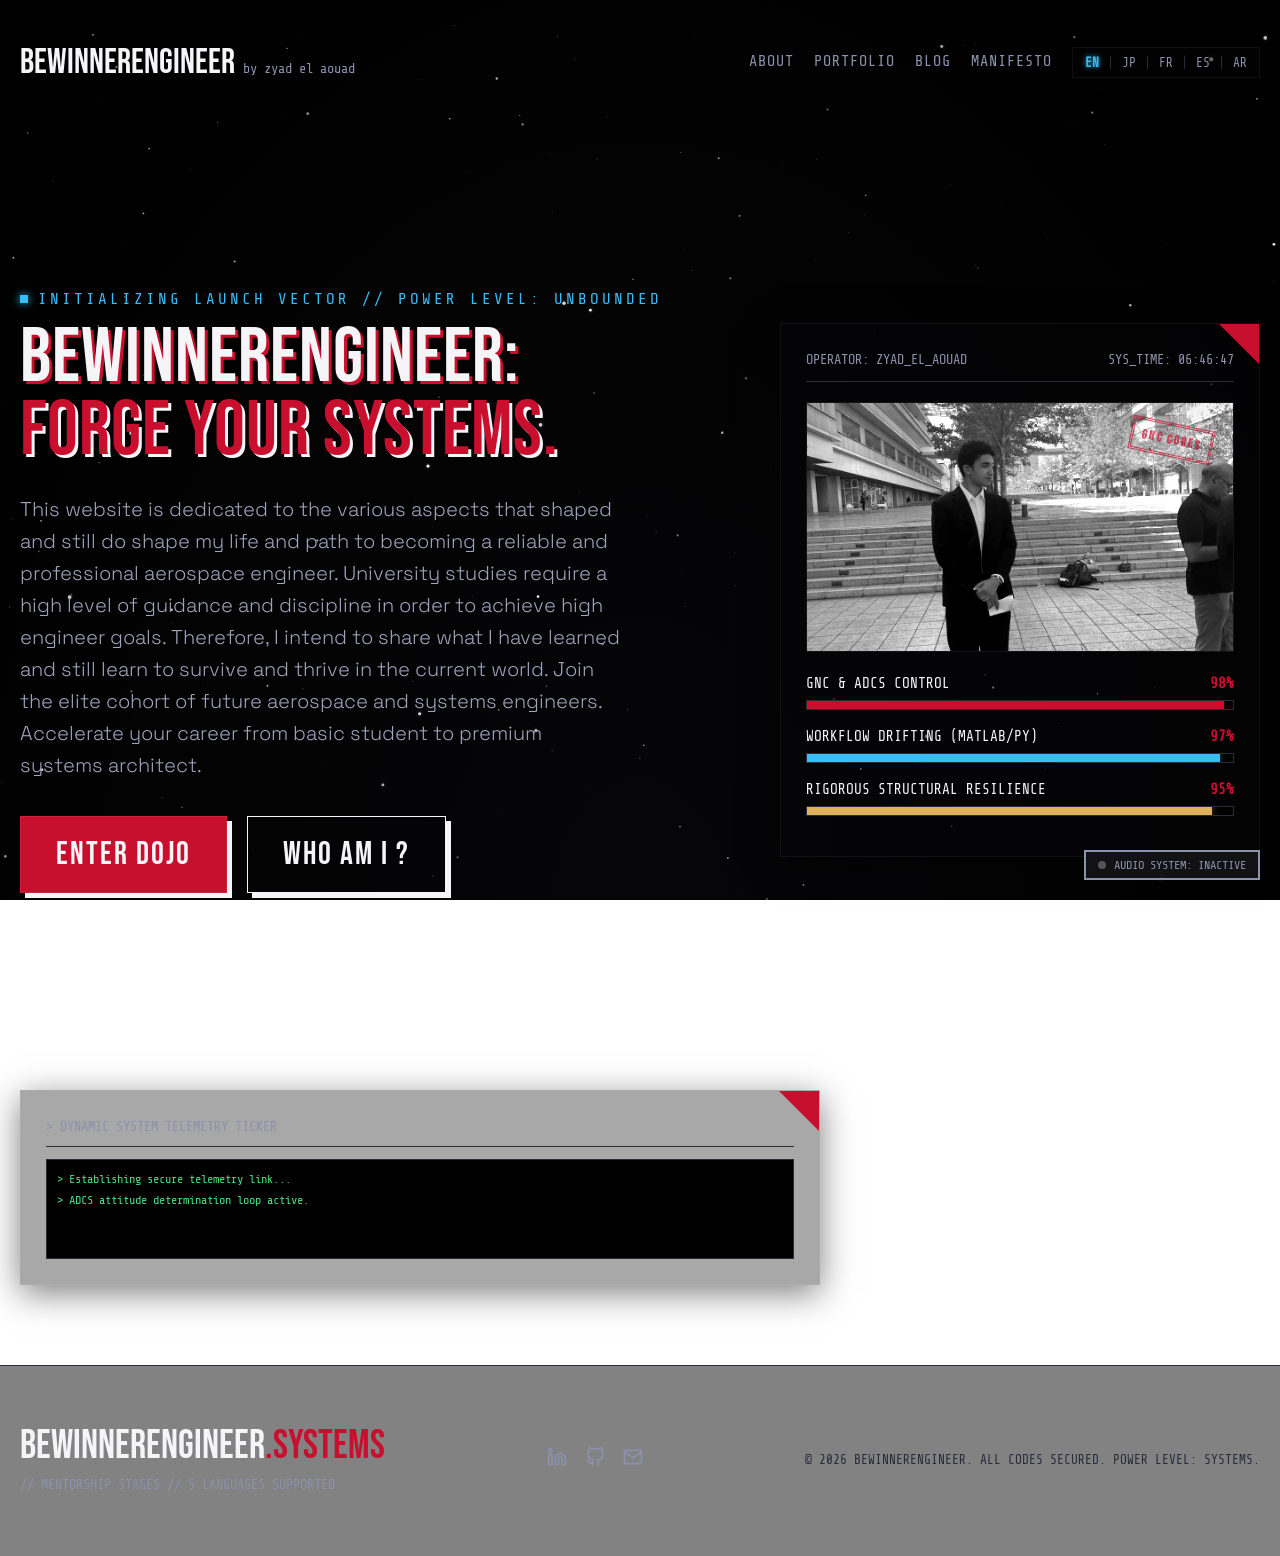
==== commit 910bc54f: "Revert theme switcher system: restore original dark theme layout" ====
--- a/index.html
+++ b/index.html
@@ -94,7 +94,7 @@
         }
     </style>
 </head>
-<body class="teaser-body-wrapper light-theme">
+<body class="teaser-body-wrapper">
 
     <!-- Twinkling Starfield Canvas Overlay -->
     <canvas id="speed-lines-canvas"></canvas>
@@ -127,11 +127,6 @@
                     <span style="color: var(--steel-dark); font-size: 0.8rem;">|</span>
                     <button class="lang-btn" data-lang="ar">AR</button>
                 </div>
-
-                <!-- Theme Toggle Button -->
-                <button id="theme-toggle" class="lang-btn" style="border: 1px solid var(--steel-dark); padding: 4px 8px; background-color: rgba(10, 10, 12, 0.8); display: flex; align-items: center; gap: 4px;">
-                    <span id="theme-toggle-icon">☀</span> <span id="theme-toggle-text">LIGHT</span>
-                </button>
             </nav>
         </div>
     </header>
--- a/index.css
+++ b/index.css
@@ -1727,155 +1727,4 @@
     -webkit-backdrop-filter: blur(8px) !important;
 }
 
-/* --- LIGHT THEME STYLING OVERRIDES --- */
-body.light-theme {
-    background: radial-gradient(ellipse at bottom, #f9fafb 0%, #f3f4f6 100%) !important;
-    color: #111827 !important;
-    
-    --bg-darkest: #ffffff;
-    --bg-dark: #f3f4f6;
-    --bg-card: rgba(255, 255, 255, 0.75);
-    --bg-panel: rgba(243, 244, 246, 0.85);
-    --crimson: #c8102e;
-    --crimson-hover: #9c0c22;
-    --crimson-glow: rgba(200, 16, 46, 0.08);
-    --crimson-glow-strong: rgba(200, 16, 46, 0.2);
-    --steel: #4b5563;
-    --steel-dark: #cbd5e1;
-    --text-light: #111827;
-    --text-muted: #4b5563;
-    --accent-cyan: #0284c7;
-    --accent-gold: #b45309;
-    --terminal-green: #15803d;
-    
-    --manga-border: 1px solid rgba(0, 0, 0, 0.15);
-    --manga-border-thick: 2px solid rgba(0, 0, 0, 0.3);
-    --manga-border-crimson: 1px solid rgba(200, 16, 46, 0.4);
-}
-
-body.light-theme a,
-body.light-theme .footer-logo,
-body.light-theme nav a {
-    color: #111827 !important;
-}
-
-body.light-theme .footer-link:hover,
-body.light-theme nav a:hover {
-    color: var(--crimson) !important;
-}
-
-body.light-theme .manga-outline {
-    box-shadow: 10px 10px 0px rgba(0, 0, 0, 0.15) !important;
-}
-
-body.light-theme .lang-selector-group {
-    background-color: rgba(255, 255, 255, 0.8) !important;
-    border: 1px solid rgba(0, 0, 0, 0.15) !important;
-}
-
-body.light-theme .lang-btn {
-    color: #4b5563 !important;
-}
-
-body.light-theme .lang-btn.active {
-    color: var(--accent-cyan) !important;
-}
-
-body.light-theme #theme-toggle {
-    background-color: rgba(255, 255, 255, 0.8) !important;
-    border: 1px solid rgba(0, 0, 0, 0.15) !important;
-    color: #4b5563 !important;
-}
-
-body.light-theme #theme-toggle:hover {
-    color: var(--crimson) !important;
-    border-color: var(--crimson) !important;
-}
-
-body.light-theme .dojo-panel,
-body.light-theme .portfolio-card,
-body.light-theme .blueprint-card,
-body.light-theme .terminal-box,
-body.light-theme .manga-panel,
-body.light-theme .comms-form,
-body.light-theme .lang-selector-group,
-body.light-theme .hero-dashboard,
-body.light-theme .countdown-dashboard {
-    background-color: rgba(255, 255, 255, 0.75) !important;
-    border: 1px solid rgba(0, 0, 0, 0.15) !important;
-    box-shadow: 0 8px 32px 0 rgba(0, 0, 0, 0.08) !important;
-}
-
-body.light-theme .terminal-input,
-body.light-theme .terminal-select {
-    background-color: rgba(255, 255, 255, 0.9) !important;
-    border: 1px solid rgba(0, 0, 0, 0.15) !important;
-    color: #111827 !important;
-}
-
-body.light-theme .blueprint-grid {
-    background-image: 
-        linear-gradient(rgba(0, 0, 0, 0.03) 1px, transparent 1px),
-        linear-gradient(90deg, rgba(0, 0, 0, 0.03) 1px, transparent 1px) !important;
-}
-
-body.light-theme .speed-line {
-    stroke: rgba(0, 0, 0, 0.08) !important;
-}
-
-body.light-theme .btn-bankai {
-    background-color: #ffffff !important;
-    color: #111827 !important;
-    border-color: #111827 !important;
-    box-shadow: 3px 3px 0px #111827 !important;
-}
-
-body.light-theme .btn-bankai:hover {
-    background-color: var(--crimson) !important;
-    color: #ffffff !important;
-    border-color: var(--crimson) !important;
-    box-shadow: 3px 3px 0px var(--crimson) !important;
-}
-
-body.light-theme .badge-crimson {
-    background-color: var(--crimson) !important;
-    color: #ffffff !important;
-    border: 2px solid var(--crimson) !important;
-}
-
-body.light-theme #live-card-sandbox {
-    background-color: rgba(255, 255, 255, 0.5) !important;
-    border-color: rgba(0, 0, 0, 0.15) !important;
-}
-
-body.light-theme #blueprint-comments-block {
-    background-color: rgba(255, 255, 255, 0.6) !important;
-    border-top: 2px dashed rgba(0, 0, 0, 0.15) !important;
-}
-
-body.light-theme #audio-toggle {
-    background-color: rgba(255, 255, 255, 0.9) !important;
-    border-color: rgba(0, 0, 0, 0.15) !important;
-    color: #111827 !important;
-}
-
-body.light-theme #audio-toggle span {
-    color: #111827 !important;
-}
-
-body.light-theme .terminal-response-box {
-    border-color: rgba(0, 0, 0, 0.15) !important;
-}
-
-body.light-theme .drawer-body p,
-body.light-theme .drawer-specs p,
-body.light-theme .drawer-specs h5 {
-    color: #111827 !important;
-}
-
-body.light-theme .drawer-specs {
-    border-top: 2px dashed rgba(0, 0, 0, 0.15) !important;
-}
-
-
-
+
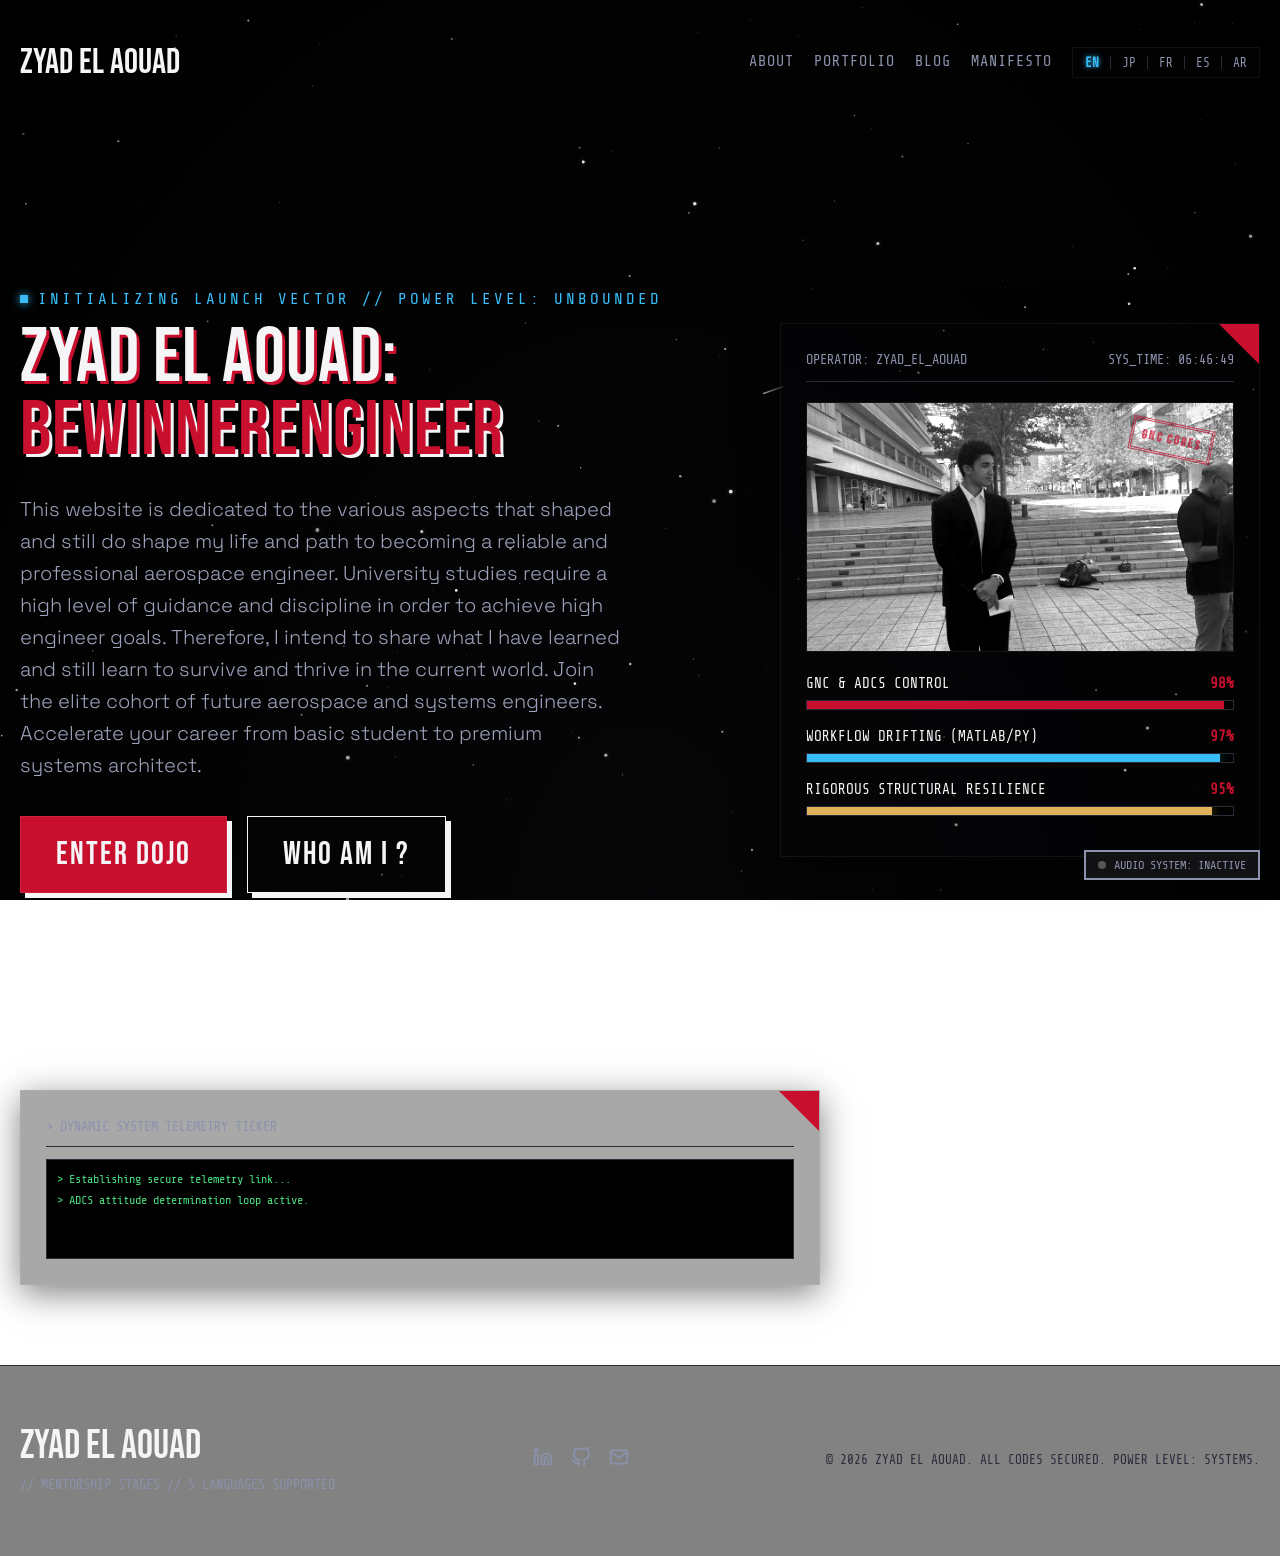
==== commit fbaff45c: "Branding: update logo to Zyad El Aouad and change tagline to Zyad El Aouad: BeWinnerEngineer" ====
--- a/index.html
+++ b/index.html
@@ -1,10 +1,10 @@
-<!DOCTYPE html>
+﻿<!DOCTYPE html>
 <html lang="en">
 <head>
     <meta charset="UTF-8">
     <meta name="viewport" content="width=device-width, initial-scale=1.0">
-    <meta name="description" content="BeWinnerEngineer. High-intensity aerospace GNC mentorship, career portfolio armor, and emotional resilience coaching for future engineers.">
-    <title>BeWinnerEngineer | Forge Your Engineering Excellence</title>
+    <meta name="description" content="Zyad El Aouad. High-intensity aerospace GNC mentorship, career portfolio armor, and emotional resilience coaching for future engineers.">
+    <title>Zyad El Aouad | Forge Your Engineering Excellence</title>
     
     <!-- Google Fonts for English/Latin & Cairo for Arabic -->
     <link rel="preconnect" href="https://fonts.googleapis.com">
@@ -104,9 +104,8 @@
         <div class="manga-container" style="display: flex; justify-content: space-between; align-items: center;">
             <div style="display: flex; align-items: baseline; gap: 8px;">
                 <a href="index.html" class="footer-logo" style="font-size: 2.2rem; text-decoration: none; color: inherit;" data-i18n="teaser-logo">
-                    BeWinnerEngineer<span style="color: var(--crimson);">.SYS</span>
-                </a>
-                <span style="font-size: 0.85rem; font-family: var(--font-mono); color: var(--steel); white-space: nowrap;">by zyad el aouad</span>
+                    Zyad El Aouad
+                </a>
             </div>
             
             <nav style="display: flex; gap: 20px; align-items: center; flex-wrap: wrap;">
@@ -217,8 +216,8 @@
     <footer style="border-top: 1px solid var(--steel-dark); padding: 40px 0;">
         <div class="manga-container" style="display: flex; justify-content: space-between; align-items: center; flex-wrap: wrap; gap: 20px;">
             <div>
-                <a href="index.html" class="footer-logo" style="text-decoration: none; color: inherit;">
-                    BeWinnerEngineer<span style="color: var(--crimson);">.SYSTEMS</span>
+                <a href="index.html" class="footer-logo" style="text-decoration: none; color: inherit;" data-i18n="teaser-logo">
+                    Zyad El Aouad
                 </a>
                 <p style="color: var(--steel); font-family: var(--font-mono); font-size: 0.85rem; margin-top: 8px;" data-i18n="teaser-footer-sub">
                     // MENTORSHIP STAGES // 5 LANGUAGES SUPPORTED
@@ -290,3 +289,4 @@
     <script src="app.js?v=2.1"></script>
 </body>
 </html>
+
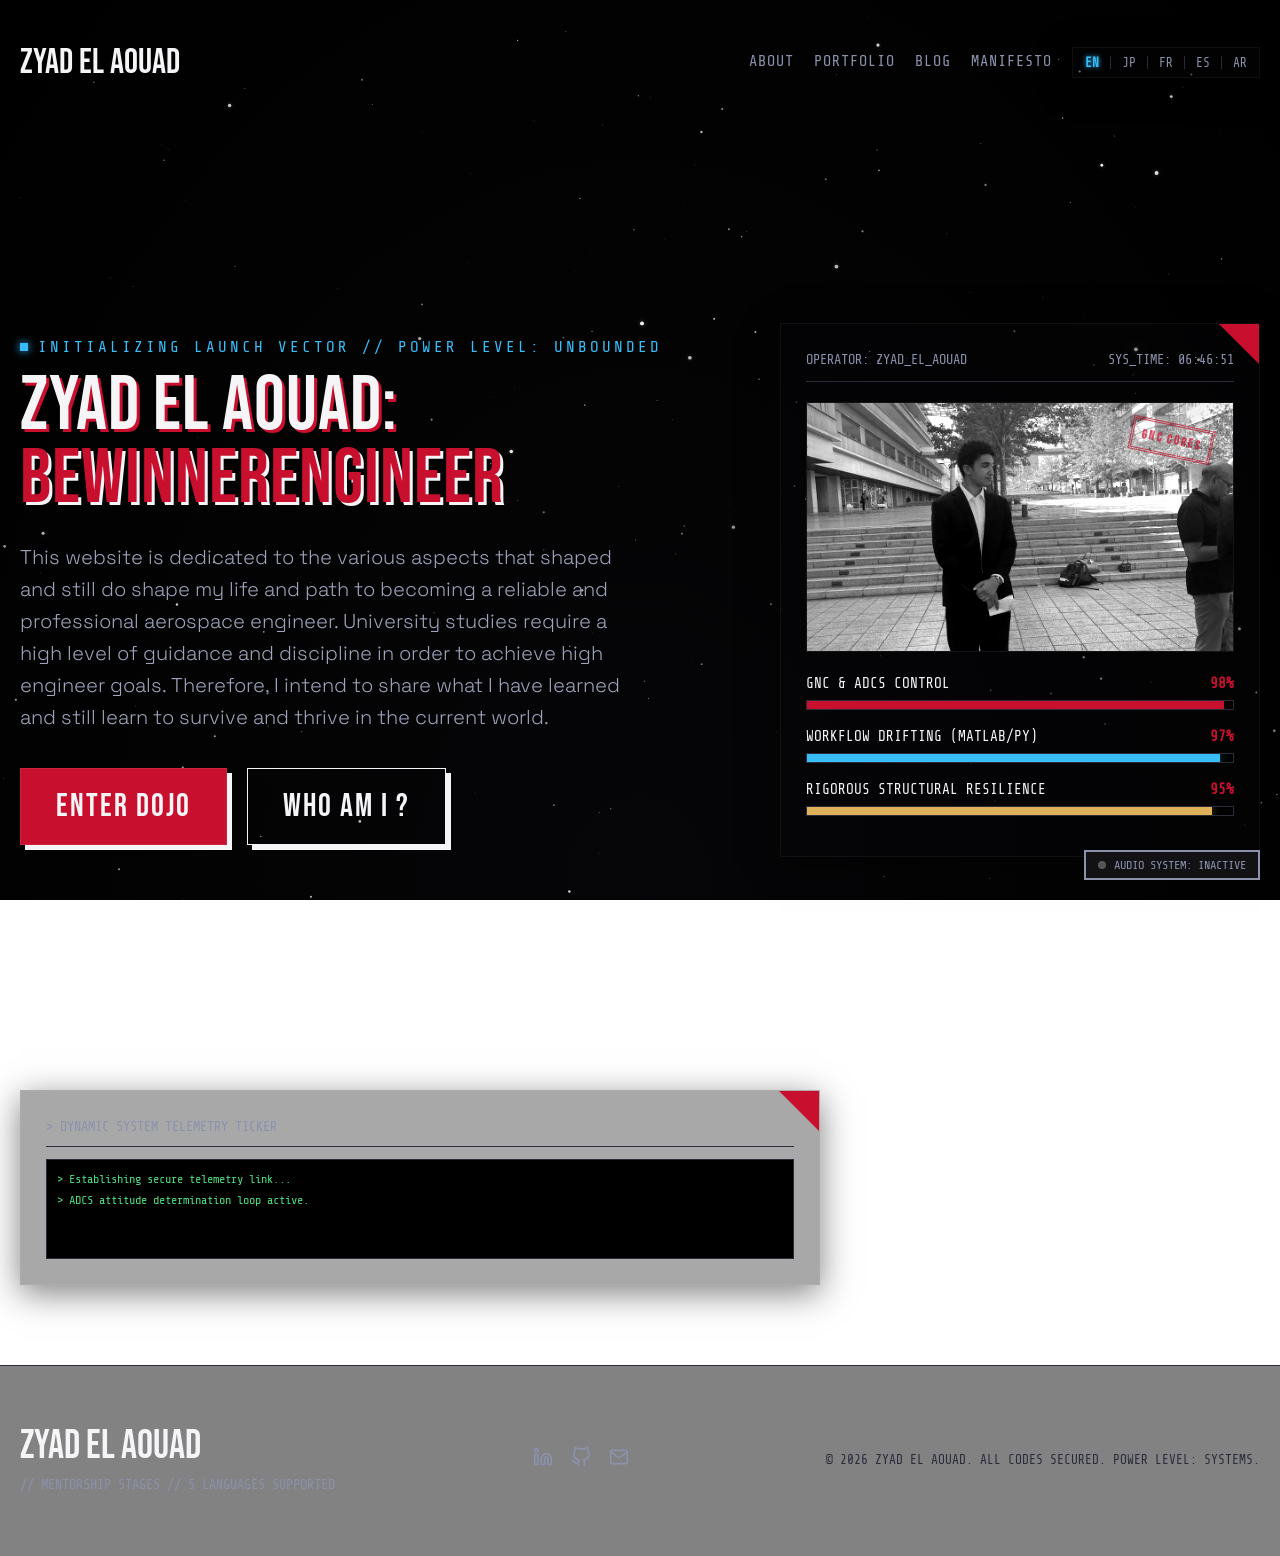
==== commit bf960a61: "Update: shorten hero description across website index and translations" ====
--- a/index.html
+++ b/index.html
@@ -141,7 +141,7 @@
                     <span class="crimson-text glitch-hover" data-i18n="teaser-title-2">FORGE YOUR SYSTEMS.</span>
                 </h1>
                 <p class="hero-description" style="font-size: 1.25rem; margin-top: 25px;" data-i18n="teaser-desc">
-                    This website is dedicated to the various aspects that shaped and still do shape my life and path to becoming a reliable and professional aerospace engineer. University studies require a high level of guidance and discipline in order to achieve high engineer goals. Therefore, I intend to share what I have learned and still learn to survive and thrive in the current world. Join the elite cohort of future aerospace and systems engineers. Accelerate your career from basic student to premium systems architect.
+                    This website is dedicated to the various aspects that shaped and still do shape my life and path to becoming a reliable and professional aerospace engineer. University studies require a high level of guidance and discipline in order to achieve high engineer goals. Therefore, I intend to share what I have learned and still learn to survive and thrive in the current world.
                 </p>
                 <div style="display: flex; gap: 20px; flex-wrap: wrap; margin-top: 30px;">
                     <a href="#booking" class="btn-bankai" id="hero-cta-btn" style="text-decoration:none;" data-i18n="nav-booking">ENTER DOJO</a>
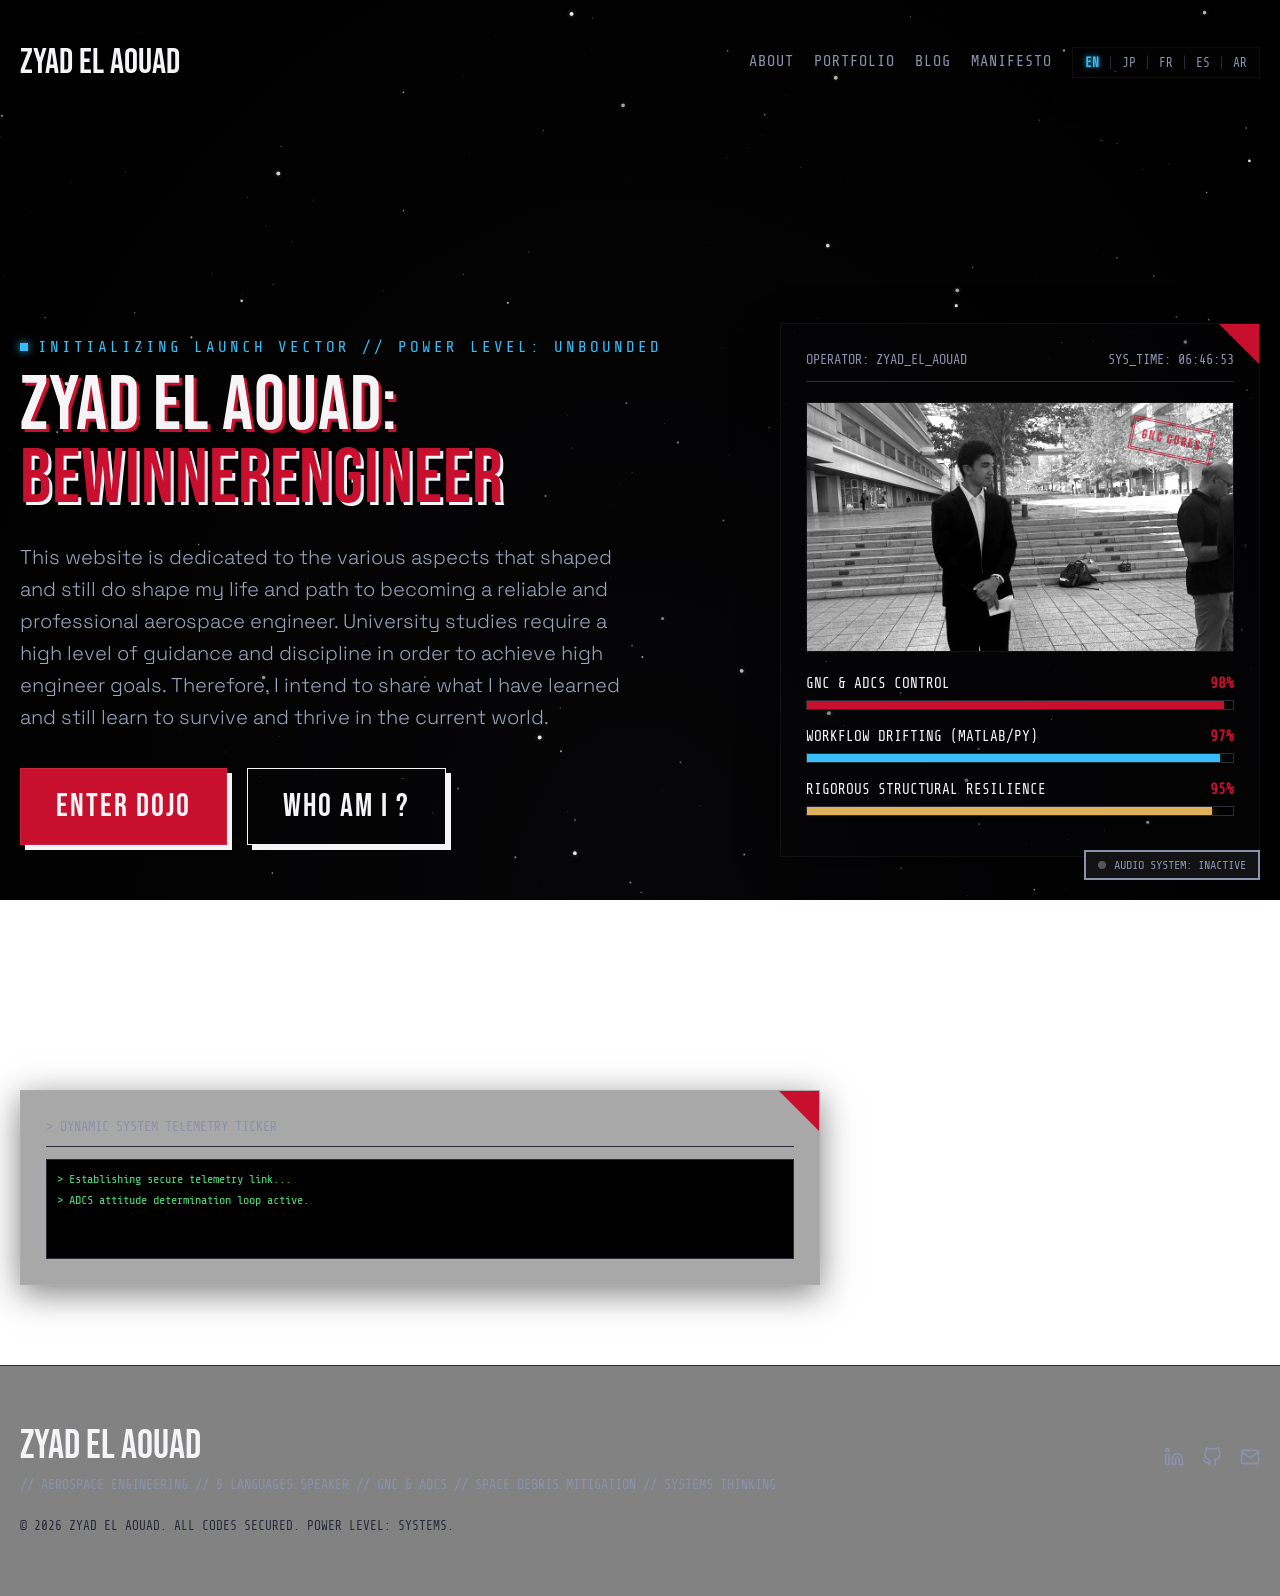
==== commit 6c730124: "Update: update professional aerospace GNC subtext in footer index and translations" ====
--- a/index.html
+++ b/index.html
@@ -220,7 +220,7 @@
                     Zyad El Aouad
                 </a>
                 <p style="color: var(--steel); font-family: var(--font-mono); font-size: 0.85rem; margin-top: 8px;" data-i18n="teaser-footer-sub">
-                    // MENTORSHIP STAGES // 5 LANGUAGES SUPPORTED
+                    // AEROSPACE ENGINEERING // 5 LANGUAGES SPEAKEr // GNC & ADCS // SPACE DEBRIS MITIGATION // SYSTEMS THINKING
                 </p>
             </div>
             
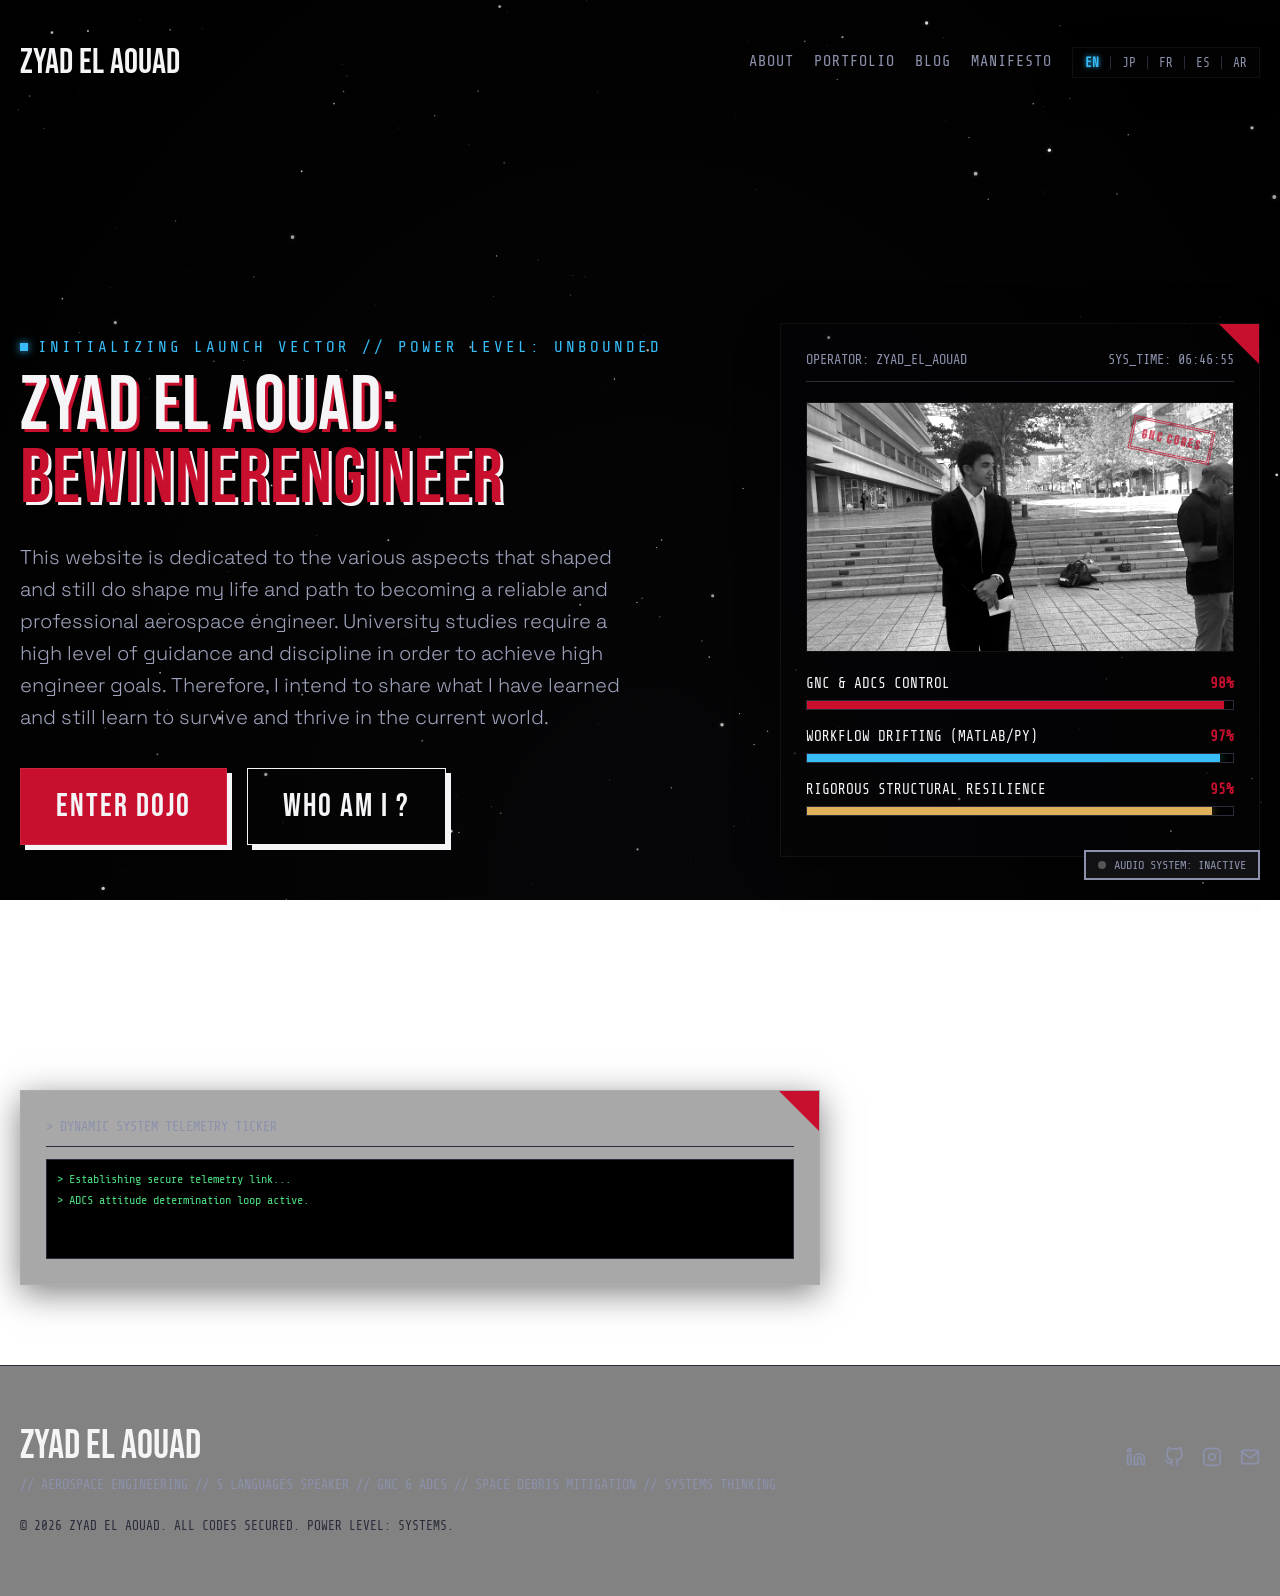
==== commit 1948fa97: "Branding: add Instagram icon link to footer across all subpages" ====
--- a/index.html
+++ b/index.html
@@ -231,13 +231,16 @@
                 <a href="https://github.com/ZyadElAouad" target="_blank" rel="noopener noreferrer" class="social-link" title="GitHub" style="color: var(--steel); transition: color 0.2s ease;">
                     <svg xmlns="http://www.w3.org/2000/svg" width="20" height="20" viewBox="0 0 24 24" fill="none" stroke="currentColor" stroke-width="2" stroke-linecap="round" stroke-linejoin="round"><path d="M9 19c-5 1.5-5-2.5-7-3m14 6v-3.87a3.37 3.37 0 0 0-.94-2.61c3.14-.35 6.44-1.54 6.44-7A5.44 5.44 0 0 0 20 4.77 5.07 5.07 0 0 0 19.91 1S18.73.65 16 2.48a13.38 13.38 0 0 0-7 0C6.27.65 5.09 1 5.09 1A5.07 5.07 0 0 0 5 4.77a5.44 5.44 0 0 0-1.5 3.78c0 5.42 3.3 6.61 6.44 7A3.37 3.37 0 0 0 9 18.13V22"/></svg>
                 </a>
+                <a href="https://www.instagram.com/zyadelaouad/" target="_blank" rel="noopener noreferrer" class="social-link" title="Instagram" style="color: var(--steel); transition: color 0.2s ease;">
+                    <svg xmlns="http://www.w3.org/2000/svg" width="20" height="20" viewBox="0 0 24 24" fill="none" stroke="currentColor" stroke-width="2" stroke-linecap="round" stroke-linejoin="round"><rect x="2" y="2" width="20" height="20" rx="5" ry="5"/><path d="M16 11.37A4 4 0 1 1 12.63 8 4 4 0 0 1 16 11.37z"/><line x1="17.5" y1="6.5" x2="17.51" y2="6.5"/></svg>
+                </a>
                 <a href="mailto:elaouadzyad@gmail.com" class="social-link" title="Email" style="color: var(--steel); transition: color 0.2s ease;">
                     <svg xmlns="http://www.w3.org/2000/svg" width="20" height="20" viewBox="0 0 24 24" fill="none" stroke="currentColor" stroke-width="2" stroke-linecap="round" stroke-linejoin="round"><path d="M4 4h16c1.1 0 2 .9 2 2v12c0 1.1-.9 2-2 2H4c-1.1 0-2-.9-2-2V6c0-1.1.9-2 2-2z"/><path d="M22 6l-10 7L2 6"/></svg>
                 </a>
             </div>
 
             <div class="footer-copy" style="font-family: var(--font-mono); font-size: 0.8rem; color: var(--steel-dark); margin: 0;" data-i18n="teaser-footer-copy">
-                &copy; 2026 BEWINNERENGINEER. ALL CODES SECURED. POWER LEVEL: SYSTEMS.
+                &copy; 2026 ZYAD EL AOUAD. ALL CODES SECURED. POWER LEVEL: SYSTEMS.
             </div>
         </div>
     </footer>
@@ -290,3 +293,4 @@
 </body>
 </html>
 
+
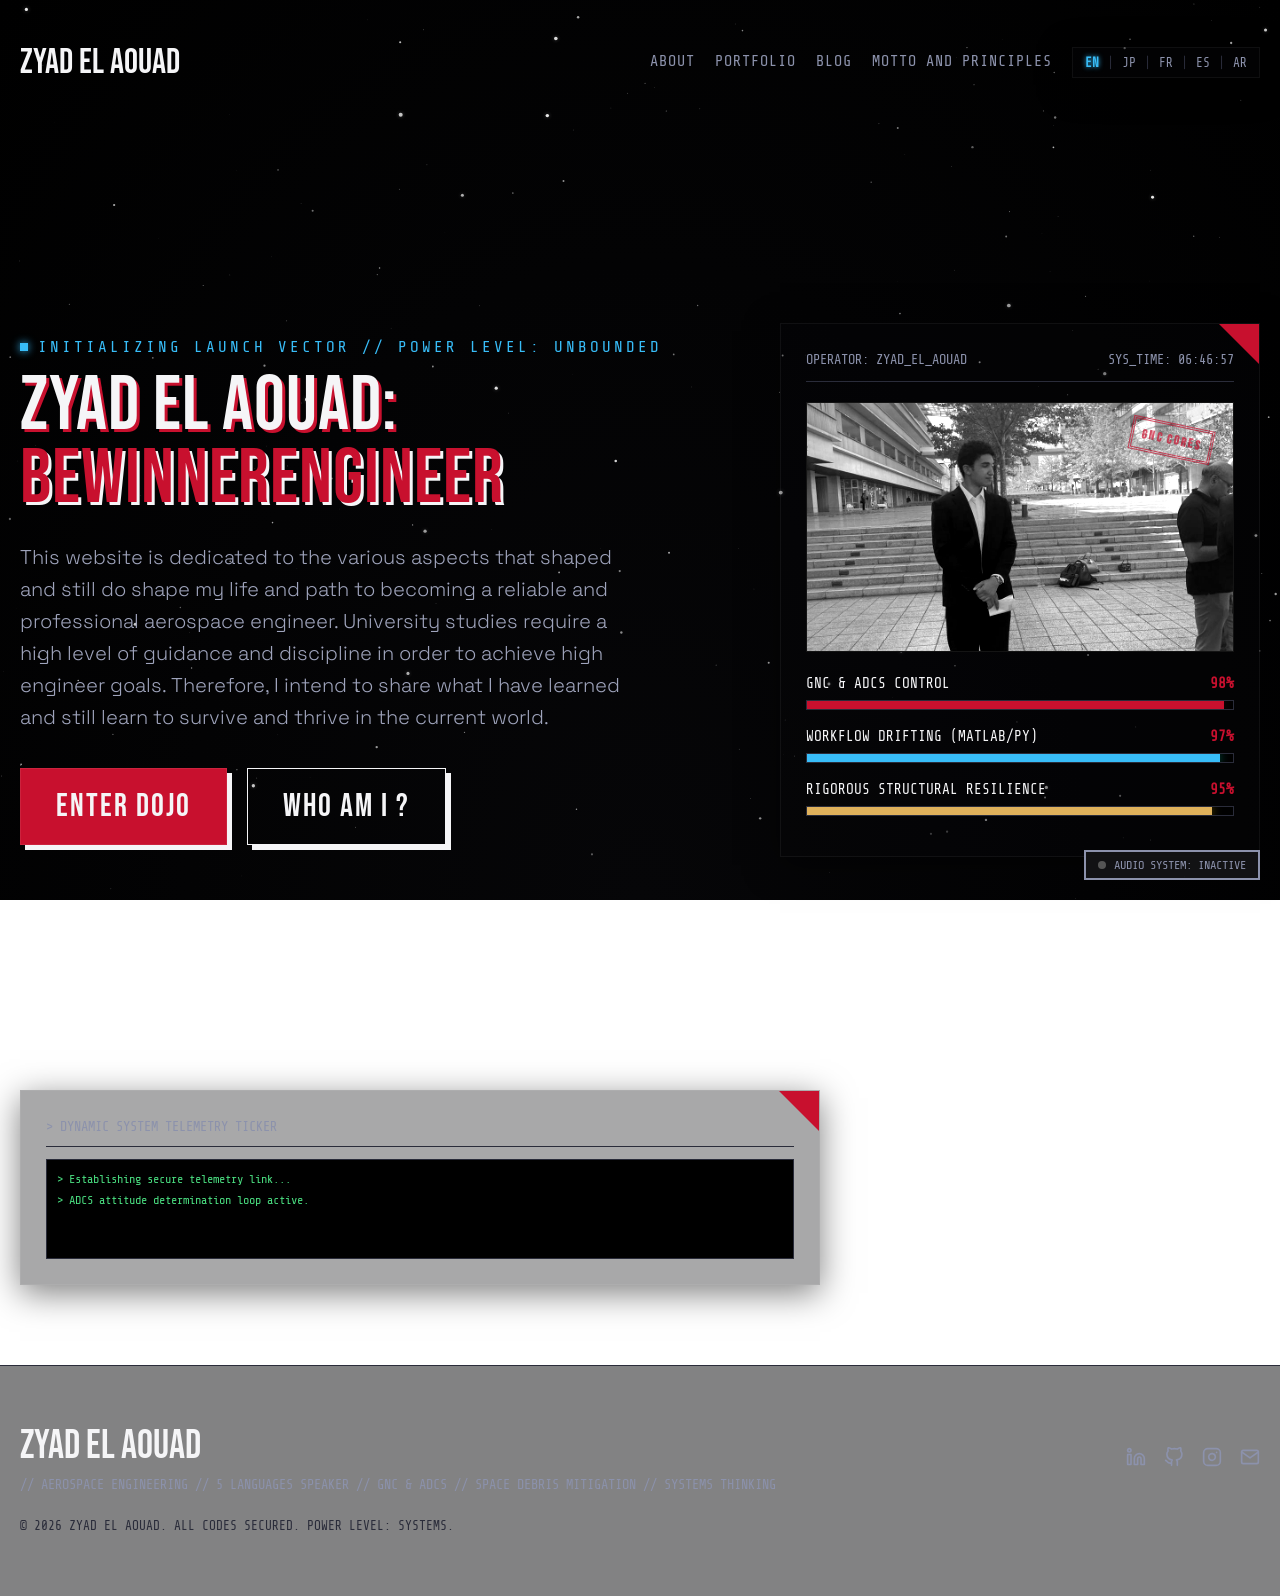
==== commit 803f5d73: "The changes in terms of description and file name for the html files of the website." ====
--- a/index.html
+++ b/index.html
@@ -3,8 +3,8 @@
 <head>
     <meta charset="UTF-8">
     <meta name="viewport" content="width=device-width, initial-scale=1.0">
-    <meta name="description" content="Zyad El Aouad. High-intensity aerospace GNC mentorship, career portfolio armor, and emotional resilience coaching for future engineers.">
-    <title>Zyad El Aouad | Forge Your Engineering Excellence</title>
+    <meta name="description" content="Zyad El Aouad. Aerospace Engineer, 5 languages polyglot. Interests: in ADCS, guidance navigation and control (GNC), rocket propulsion, fluid dynamics, space robotics, orbital dynamics and flight simulation.">
+    <title>Zyad El Aouad | Aerospace Engineering</title>
     
     <!-- Google Fonts for English/Latin & Cairo for Arabic -->
     <link rel="preconnect" href="https://fonts.googleapis.com">
@@ -112,7 +112,7 @@
                 <a href="about.html" class="footer-link" style="font-size: 0.95rem; letter-spacing: 1px;" data-i18n="nav-about">ABOUT</a>
                 <a href="portfolio.html" class="footer-link" style="font-size: 0.95rem; letter-spacing: 1px;" data-i18n="nav-portfolio">PORTFOLIO</a>
                 <a href="blog.html" class="footer-link" style="font-size: 0.95rem; letter-spacing: 1px;" data-i18n="nav-blog">BLOG</a>
-                <a href="manifesto.html" class="footer-link" style="font-size: 0.95rem; letter-spacing: 1px;" data-i18n="nav-manifesto">MANIFESTO</a>
+                <a href="motto.html" class="footer-link" style="font-size: 0.95rem; letter-spacing: 1px;" data-i18n="nav-motto">MOTTO AND PRINCIPLES</a>
                 
                 <!-- Sleek Monospace Language Picker -->
                 <div class="lang-selector-group" style="display: flex; align-items: center; gap: 6px; border: 1px solid var(--steel-dark); padding: 4px 8px; background-color: rgba(10, 10, 12, 0.8);">
@@ -158,7 +158,7 @@
                 
                 <!-- Avatar Container -->
                 <div class="avatar-container">
-                    <img src="assets/zyad_profile.jpeg" alt="Zyad El Aouad - The Iron Engineer" class="avatar-img">
+                    <img src="assets/zyad_profile.jpeg" alt="Zyad El Aouad - Aerospace Engineer" class="avatar-img">
                     <div class="japanese-stamp" style="font-size: 0.8rem;">GNC CORES</div>
                 </div>
 
@@ -195,7 +195,7 @@
             </div>
         </section>
 
-        <!-- Subpage sections (ABOUT, DOJO, PORTFOLIO, BLOG, MANIFESTO) are moved to their respective HTML pages. -->
+        <!-- Subpage sections (ABOUT, PORTFOLIO, BLOG, MOTTO AND PRINCIPLES) are moved to their respective HTML pages. -->
 
 
 
@@ -220,7 +220,7 @@
                     Zyad El Aouad
                 </a>
                 <p style="color: var(--steel); font-family: var(--font-mono); font-size: 0.85rem; margin-top: 8px;" data-i18n="teaser-footer-sub">
-                    // AEROSPACE ENGINEERING // 5 LANGUAGES SPEAKEr // GNC & ADCS // SPACE DEBRIS MITIGATION // SYSTEMS THINKING
+                    // AEROSPACE ENGINEERING // 5 LANGUAGES SPEAKER // GNC & ADCS // SPACE DEBRIS MITIGATION // SYSTEM ENGINEERING // FLIGHT SIMULATION // ORBITAL DYNAMICS // ROCKET PROPULSION // FLUID DYNAMICS
                 </p>
             </div>
             
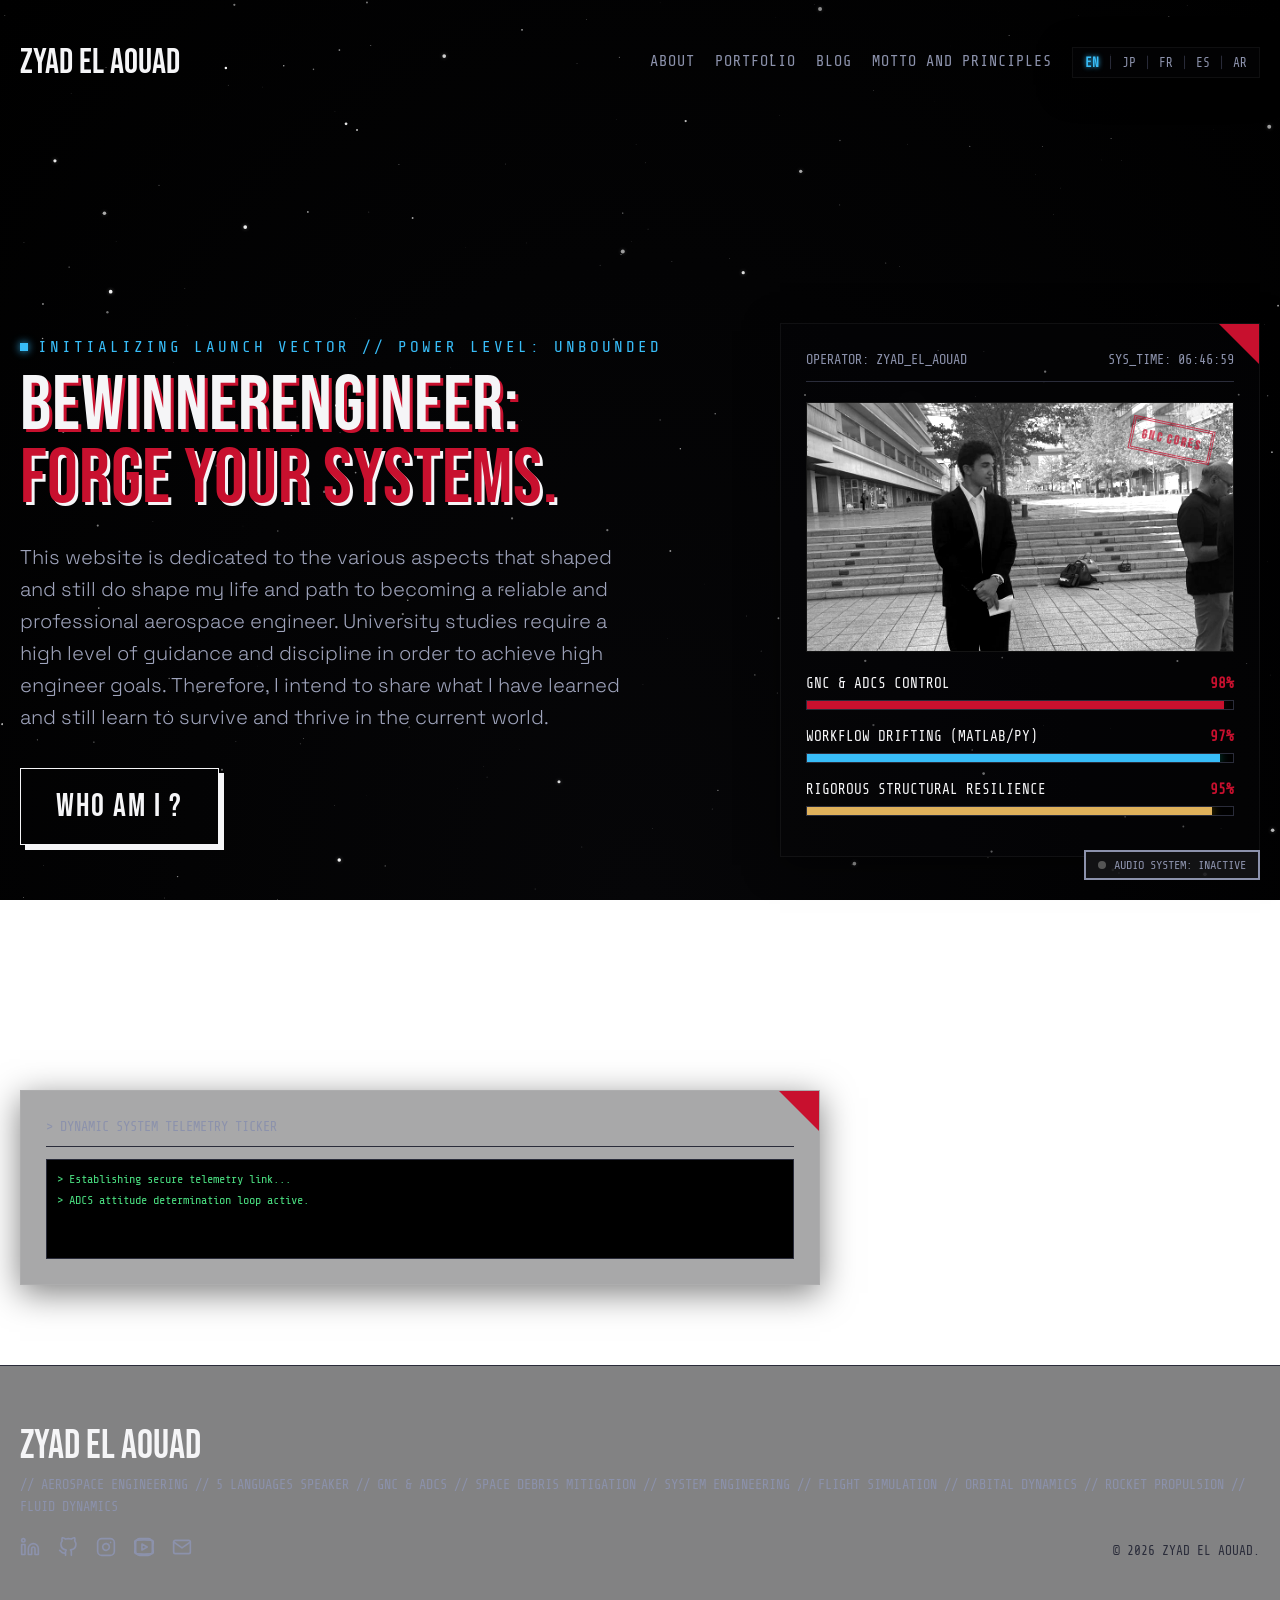
==== commit ed54d084: ""Description changed with enter the dojo removed"" ====
--- a/index.html
+++ b/index.html
@@ -144,7 +144,6 @@
                     This website is dedicated to the various aspects that shaped and still do shape my life and path to becoming a reliable and professional aerospace engineer. University studies require a high level of guidance and discipline in order to achieve high engineer goals. Therefore, I intend to share what I have learned and still learn to survive and thrive in the current world.
                 </p>
                 <div style="display: flex; gap: 20px; flex-wrap: wrap; margin-top: 30px;">
-                    <a href="#booking" class="btn-bankai" id="hero-cta-btn" style="text-decoration:none;" data-i18n="nav-booking">ENTER DOJO</a>
                     <a href="about.html" class="btn-secondary" id="hero-about-btn" style="text-decoration:none;" data-i18n="hero-who-am-i">WHO AM I ?</a>
                 </div>
             </div>
@@ -234,13 +233,16 @@
                 <a href="https://www.instagram.com/zyadelaouad/" target="_blank" rel="noopener noreferrer" class="social-link" title="Instagram" style="color: var(--steel); transition: color 0.2s ease;">
                     <svg xmlns="http://www.w3.org/2000/svg" width="20" height="20" viewBox="0 0 24 24" fill="none" stroke="currentColor" stroke-width="2" stroke-linecap="round" stroke-linejoin="round"><rect x="2" y="2" width="20" height="20" rx="5" ry="5"/><path d="M16 11.37A4 4 0 1 1 12.63 8 4 4 0 0 1 16 11.37z"/><line x1="17.5" y1="6.5" x2="17.51" y2="6.5"/></svg>
                 </a>
+                <a href="https://www.youtube.com/@zyadelaouad" target="_blank" rel="noopener noreferrer" class="social-link" title="YouTube" style="color: var(--steel); transition: color 0.2s ease;">
+                    <svg xmlns="http://www.w3.org/2000/svg" width="20" height="20" viewBox="0 0 24 24" fill="none" stroke="currentColor" stroke-width="2" stroke-linecap="round" stroke-linejoin="round"><rect x="2" y="2" width="20" height="20" rx="5" ry="5"/><path d="M23.498 6.186a3.016 3.016 0 0 0-2.122-2.136C19.505 3.545 12 3.545 12 3.545s-7.505 0-9.377.505A3.017 3.017 0 0 0 .502 6.186C0 8.07 0 12 0 12s0 3.93.502 5.814a3.016 3.016 0 0 0 2.122 2.136c1.871.505 9.376.505 9.376.505s7.505 0 9.377-.505a3.015 3.015 0 0 0 2.122-2.136C24 15.93 24 12 24 12s0-3.93-.502-5.814zM9.545 15.568V8.432L15.818 12l-6.273 3.568z"/></svg>
+                </a>
                 <a href="mailto:elaouadzyad@gmail.com" class="social-link" title="Email" style="color: var(--steel); transition: color 0.2s ease;">
                     <svg xmlns="http://www.w3.org/2000/svg" width="20" height="20" viewBox="0 0 24 24" fill="none" stroke="currentColor" stroke-width="2" stroke-linecap="round" stroke-linejoin="round"><path d="M4 4h16c1.1 0 2 .9 2 2v12c0 1.1-.9 2-2 2H4c-1.1 0-2-.9-2-2V6c0-1.1.9-2 2-2z"/><path d="M22 6l-10 7L2 6"/></svg>
                 </a>
             </div>
 
             <div class="footer-copy" style="font-family: var(--font-mono); font-size: 0.8rem; color: var(--steel-dark); margin: 0;" data-i18n="teaser-footer-copy">
-                &copy; 2026 ZYAD EL AOUAD. ALL CODES SECURED. POWER LEVEL: SYSTEMS.
+                &copy; 2026 ZYAD EL AOUAD.
             </div>
         </div>
     </footer>
